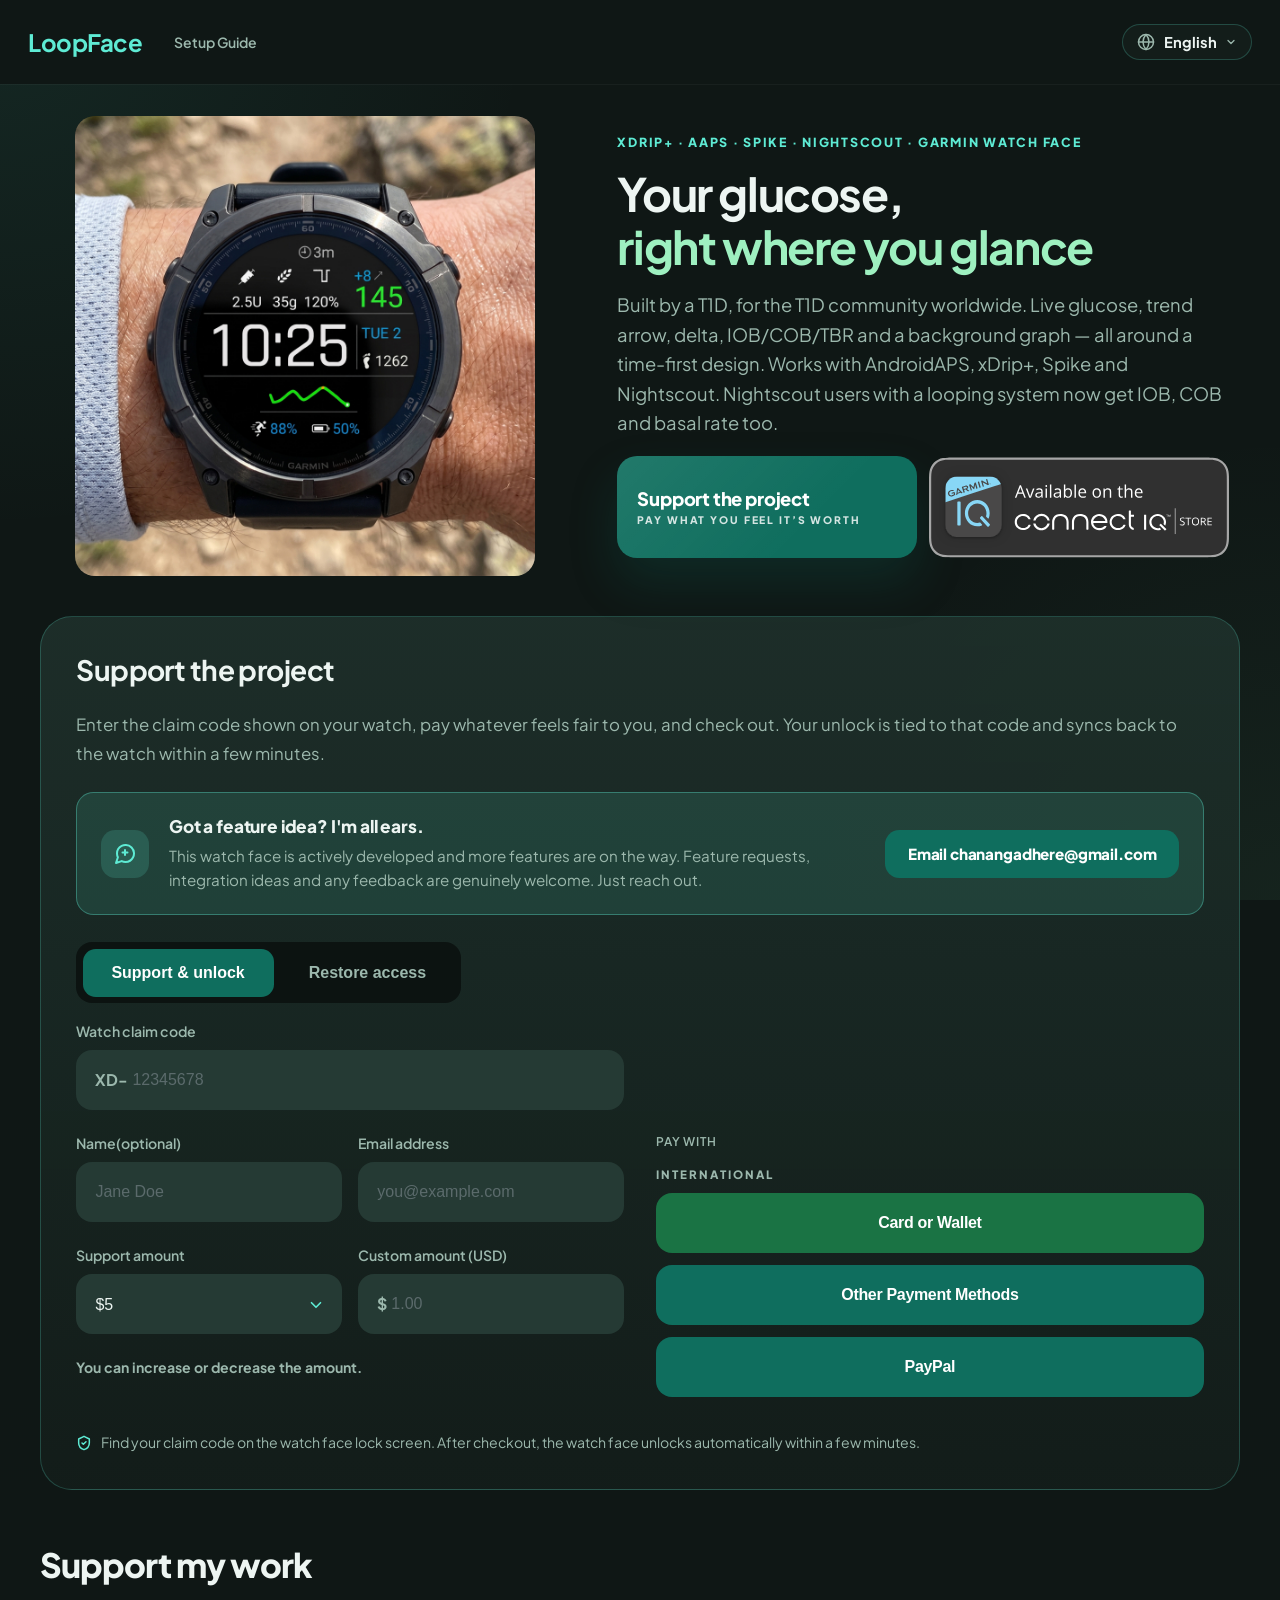
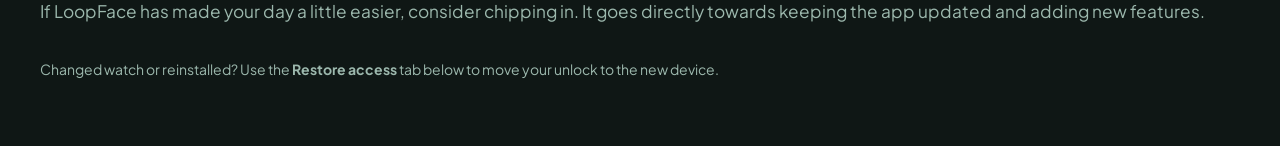
==== index.html @ 80a7ee79 "Update index.html" ====
<!doctype html>
<html lang="en">

<head>
  <meta charset="utf-8">
  <meta name="viewport" content="width=device-width, initial-scale=1">
  <title>LoopFace — XDrip+/AAPS Watch Face for Garmin</title>
  <meta name="description" content="A Garmin watch face for AndroidAPS, xDrip+, Spike and Nightscout users: live glucose, trend, IOB/COB/TBR and a background graph. Free to try for 12 hours, then support development to unlock it.">
  <meta name="theme-color" content="#0f1715">
  <link rel="icon" type="image/png" href="./assets/loopface-favicon.png">
  <link rel="apple-touch-icon" href="./assets/loopface-favicon.png">
  <link rel="canonical" href="https://loopface.app/">
  <link rel="sitemap" type="application/xml" href="/sitemap.xml">

  <!-- Open Graph -->
  <meta property="og:type" content="website">
  <meta property="og:url" content="https://loopface.app/">
  <meta property="og:site_name" content="LoopFace">
  <meta property="og:title" content="LoopFace — XDrip+/AAPS Watch Face for Garmin">
  <meta property="og:description" content="A Garmin watch face for AndroidAPS, xDrip+, Spike and Nightscout users: live glucose, trend, IOB/COB/TBR and a background graph. Free to try for 12 hours, then support development to unlock it.">
  <meta property="og:image" content="https://loopface.app/assets/hero.jpg">
  <meta property="og:image:alt" content="XDrip+/AAPS Watch Face shown on a Garmin watch">
  <meta property="og:locale" content="en_US">

  <!-- Twitter Card -->
  <meta name="twitter:card" content="summary_large_image">
  <meta name="twitter:title" content="LoopFace — XDrip+/AAPS Watch Face for Garmin">
  <meta name="twitter:description" content="A Garmin watch face for AndroidAPS, xDrip+, Spike and Nightscout users: live glucose, trend, IOB/COB/TBR and a background graph. Free to try for 12 hours, then support development to unlock it.">
  <meta name="twitter:image" content="https://loopface.app/assets/hero.jpg">
  <meta name="twitter:image:alt" content="XDrip+/AAPS Watch Face shown on a Garmin watch">

  <!-- Structured data -->
  <script type="application/ld+json">
  {
    "@context": "https://schema.org",
    "@type": "SoftwareApplication",
    "name": "XDrip+/AAPS Watch Face",
    "applicationCategory": "HealthApplication",
    "operatingSystem": "Garmin Connect IQ",
    "url": "https://loopface.app/",
    "description": "A Garmin watch face for AndroidAPS, xDrip+, Spike and Nightscout users: live glucose, trend, IOB/COB/TBR and a background graph.",
    "offers": {
      "@type": "Offer",
      "price": "1.00",
      "priceCurrency": "USD",
      "priceSpecification": {
        "@type": "PriceSpecification",
        "minPrice": "1.00",
        "maxPrice": "7.99",
        "priceCurrency": "USD"
      }
    },
    "screenshot": "https://loopface.app/assets/hero.jpg"
  }
  </script>

  <link rel="preconnect" href="https://fonts.googleapis.com">
  <link rel="preconnect" href="https://fonts.gstatic.com" crossorigin>
  <link href="https://fonts.googleapis.com/css2?family=Plus+Jakarta+Sans:wght@400;500;600;700&display=swap" rel="stylesheet">
  <link rel="stylesheet" href="./styles.css">
</head>

<body>
  <header class="topbar">
    <a href="./" class="topbar__brand notranslate" translate="no">LoopFace</a>
    <nav class="topbar__nav">
      <a href="./docs/" class="topbar__nav-link">Setup Guide</a>
    </nav>
    <div class="topbar__lang" data-lang-picker></div>
  </header>

  <main class="page-shell">
    <section class="hero">
      <div class="hero__media">
        <div class="hero__image-card">
          <img src="./assets/hero.jpg" alt="XDrip+/AAPS Watch Face shown on a Garmin watch" width="500" height="500">
        </div>
      </div>

      <div class="hero__content">
        <span class="hero__eyebrow">XDrip+ &middot; AAPS &middot; Spike &middot; Nightscout &middot; Garmin watch face</span>
        <h1 class="hero__title">
          Your glucose,
          <span>right where you glance</span>
        </h1>
        <p class="hero__copy">
          Built by a T1D, for the T1D community worldwide.           Live glucose, trend arrow, delta, IOB/COB/TBR and a background graph — all around
          a time-first design. Works with AndroidAPS, xDrip+, Spike and Nightscout.
          Nightscout users with a looping system now get IOB, COB and basal rate too.
        </p>


        <div class="price-cards">
          <a class="price-card" href="#license" aria-label="Support the project and unlock">
            <div class="price-card__body">
              <div class="price-card__pwyw">Support the project</div>
              <div class="price-card__region">Pay what you feel it&rsquo;s worth</div>
            </div>
          </a>
          <a class="price-card price-card--store" href="https://apps.garmin.com/apps/df1d472a-ffc8-4890-8820-12cee16da2db" target="_blank" rel="noreferrer" aria-label="View on Connect IQ Store">
            <img src="./assets/Connect IQ Badge-Black.svg" alt="Available on Connect IQ" class="price-card__ciq-badge">
          </a>
        </div>
      </div>
    </section>


    <section class="panel" id="license">
      <h2 class="panel__title">Support the project</h2>
      <p class="page-copy panel__intro">
        Enter the claim code shown on your watch, pay whatever feels fair to you,
        and check out. Your unlock is tied to that code and syncs back to the watch within a few
        minutes.
      </p>
      <div class="feedback-callout">
        <span class="feedback-callout__icon" aria-hidden="true">
          <svg viewBox="0 0 24 24" fill="none" stroke="currentColor" stroke-width="2" stroke-linecap="round" stroke-linejoin="round">
            <path d="M21 11.5a8.38 8.38 0 0 1-.9 3.8 8.5 8.5 0 0 1-7.6 4.7 8.38 8.38 0 0 1-3.8-.9L3 21l1.9-5.7a8.38 8.38 0 0 1-.9-3.8 8.5 8.5 0 0 1 4.7-7.6 8.38 8.38 0 0 1 3.8-.9h.5a8.48 8.48 0 0 1 8 8v.5z" />
            <path d="M12 8v5M9.5 10.5h5" />
          </svg>
        </span>
        <div class="feedback-callout__text">
          <h3 class="feedback-callout__title">Got a feature idea? I'm all ears.</h3>
          <p class="feedback-callout__copy">
            This watch face is actively developed and more features are on the way. Feature requests,
            integration ideas and any feedback are genuinely welcome. Just reach out.
          </p>
        </div>
        <a class="feedback-callout__cta" href="mailto:chanangadhere@gmail.com?subject=XDrip%2FAAPS%20Watch%20Face%20%E2%80%94%20feedback%20%26%20feature%20request">
          Email chanangadhere@gmail.com
        </a>
      </div>

      <div class="panel__tabs" role="tablist" aria-label="Support tabs">
        <button type="button" id="tab-unlock" class="panel__tab panel__tab--active" data-tab="unlock" role="tab"
          aria-controls="panel-unlock" aria-selected="true">Support &amp; unlock</button>
        <button type="button" id="tab-restore" class="panel__tab" data-tab="restore" role="tab"
          aria-controls="panel-restore" aria-selected="false">Restore access</button>
      </div>

      <section id="panel-unlock" class="panel__content panel__content--active" role="tabpanel"
        aria-labelledby="tab-unlock">
        <div class="panel__grid">
          <form id="unlock-form" class="form-grid">
            <div class="field">
              <label for="claim-code-input">Watch claim code</label>
              <div class="prefix-input">
                <span class="prefix-input__prefix" aria-hidden="true">XD-</span>
                <input id="claim-code-input" name="claim-code" type="text" required placeholder="12345678" autocomplete="off" spellcheck="false">
              </div>
            </div>
            <div class="form-row">
              <div class="field">
                <label for="unlock-name">Name <span class="field__optional">(optional)</span></label>
                <input id="unlock-name" name="name" type="text" placeholder="Jane Doe" autocomplete="name">
              </div>
              <div class="field">
                <label for="unlock-email">Email address</label>
                <input id="unlock-email" name="email" type="email" required placeholder="you@example.com">
              </div>
            </div>
            <div class="form-row">
              <div class="field">
                <label for="unlock-amount-select">Support amount</label>
                <select id="unlock-amount-select" name="amount-preset">
                  <option value="1">$1</option>
                  <option value="3">$3</option>
                  <option value="5" selected>$5</option>
                  <option value="7.5">$7.50</option>
                  <option value="10">$10</option>
                  <option value="20">$20</option>
                  <option value="custom">Custom amount&hellip;</option>
                </select>
              </div>
              <div class="field" id="unlock-amount-custom-field" hidden>
                <label for="unlock-amount-custom">Custom amount (USD)</label>
                <div class="prefix-input">
                  <span class="prefix-input__prefix" aria-hidden="true">$</span>
                  <input id="unlock-amount-custom" name="amount" type="number" inputmode="decimal" min="1" step="0.01" placeholder="1.00">
                </div>
              </div>
            </div>
            <p class="hint-copy">You can increase or decrease the amount.</p>
          </form>

          <div class="payment-stack">
            <p class="payment-method-label">Pay with</p>
            <div class="payment-group" id="payment-group-intl">
              <p class="hint-copy">International</p>
              <div class="payment-group__buttons">
                <button type="button" id="razorpay-intl-button" class="pay-button pay-button--razorpay">Card or Wallet</button>
                <button type="button" id="dodo-button" class="pay-button pay-button--dodo">Other Payment Methods</button>
                <button type="submit" form="unlock-form" class="pay-button pay-button--paypal">PayPal</button>
              </div>
            </div>
            <div class="payment-group" id="payment-group-india">
              <p class="hint-copy">India</p>
              <div class="payment-group__buttons">
                <button type="button" id="razorpay-inr-button" class="pay-button pay-button--razorpay">Pay with Razorpay</button>
              </div>
            </div>
          </div>

          <p class="guarantee-note panel__note">
            <svg viewBox="0 0 24 24" fill="none" stroke="currentColor" stroke-width="2.2"
              stroke-linecap="round" stroke-linejoin="round" aria-hidden="true">
              <path d="M12 2L4 6v6c0 5 3.5 8.5 8 10 4.5-1.5 8-5 8-10V6l-8-4z" />
              <path d="M9 12l2 2 4-4" />
            </svg>
            <span>Find your claim code on the watch face lock screen. After checkout, the watch face unlocks
              automatically within a few minutes.</span>
          </p>

          <p id="unlock-status" class="helper-note panel__note"></p>
        </div>
      </section>

      <section id="panel-restore" class="panel__content" role="tabpanel" aria-labelledby="tab-restore" hidden>
        <div class="panel__grid">
          <form id="restore-form" class="form-grid">
            <div class="field">
              <label for="restore-claim-code-input">Watch claim code</label>
              <div class="prefix-input">
                <span class="prefix-input__prefix" aria-hidden="true">XD-</span>
                <input id="restore-claim-code-input" name="restore-claim-code" type="text" required placeholder="12345678" autocomplete="off" spellcheck="false">
              </div>
            </div>
            <div class="field">
              <label for="restore-email">Email address</label>
              <input id="restore-email" name="email" type="email" required placeholder="original-email@example.com">
            </div>
          </form>

          <div class="payment-stack payment-stack--restore">
            <div class="payment-option payment-option--restore">
              <p class="hint-copy">Use the same email you used when you first supported the project.</p>
              <button type="submit" form="restore-form" class="pay-button pay-button--restore">Restore unlock</button>
            </div>
            <div class="payment-option payment-option--ghost" aria-hidden="true"></div>
          </div>

          <p id="restore-status" class="helper-note panel__note">After restoring, return to the watch face and give it a few minutes to refresh automatically.</p>
        </div>
      </section>
    </section>
    <section class="support-why" aria-labelledby="why-title">
      <div class="section-head">
        <h2 class="section-title" id="why-title">Support my work</h2>
        <p class="section-lede">
          If LoopFace has made your day a little easier, consider chipping in. It goes directly towards keeping the app updated and adding new features.
        </p>
      </div>
      <p class="section-lede" style="margin-top:1rem;font-size:.875rem">Changed watch or reinstalled? Use the <strong>Restore access</strong> tab below to move your unlock to the new device.</p>
    </section>
  </main>

  <script src="./app.js"></script>
  <script src="./i18n.js"></script>
  <script>
    const CLAIM_PREFIX = "XD-";
    const tabButtons = Array.from(document.querySelectorAll(".panel__tab"));
    const tabPanels = {
      unlock: document.getElementById("panel-unlock"),
      restore: document.getElementById("panel-restore")
    };
    const unlockStatus = document.getElementById("unlock-status");
    const restoreStatus = document.getElementById("restore-status");
    const claimCodeInput = document.getElementById("claim-code-input");
    const restoreClaimCodeInput = document.getElementById("restore-claim-code-input");
    const rawCode = query("code").trim().toUpperCase();
    const initialClaimCode = stripClaimPrefix(rawCode);
    const initialTab = query("tab") === "restore" ? "restore" : "unlock";

    claimCodeInput.value = initialClaimCode;
    restoreClaimCodeInput.value = initialClaimCode;
    activateTab(initialTab, false);

    function stripClaimPrefix(value) {
      var suffix = value.trim().toUpperCase();
      if (suffix.startsWith("XD-")) { suffix = suffix.slice(3); }
      else if (suffix.startsWith("RZ-")) { suffix = suffix.slice(3); }
      return suffix;
    }

    function formatClaimCode(suffix) {
      return suffix ? CLAIM_PREFIX + suffix.trim().toUpperCase() : "";
    }

    function setPanelStatus(node, message, kind) {
      node.textContent = message;
      node.className = kind ? `helper-note helper-note--${kind}` : "helper-note";
    }

    function syncClaimCode(value) {
      const suffix = stripClaimPrefix(value);
      claimCodeInput.value = suffix;
      restoreClaimCodeInput.value = suffix;
    }

    function activateTab(name, pushState = true) {
      tabButtons.forEach((button) => {
        const active = button.dataset.tab === name;
        button.classList.toggle("panel__tab--active", active);
        button.setAttribute("aria-selected", active ? "true" : "false");
      });
      Object.entries(tabPanels).forEach(([panelName, panel]) => {
        const active = panelName === name;
        panel.classList.toggle("panel__content--active", active);
        panel.hidden = !active;
      });
      if (pushState) {
        const params = new URLSearchParams(window.location.search);
        params.set("tab", name);
        window.history.replaceState({}, "", `${window.location.pathname}?${params.toString()}`);
      }
    }

    tabButtons.forEach((button) => {
      button.addEventListener("click", () => activateTab(button.dataset.tab));
    });
    claimCodeInput.addEventListener("input", () => syncClaimCode(claimCodeInput.value));
    restoreClaimCodeInput.addEventListener("input", () => syncClaimCode(restoreClaimCodeInput.value));

    const MIN_AMOUNT_USD = 1;
    const amountSelect = document.getElementById("unlock-amount-select");
    const amountCustomField = document.getElementById("unlock-amount-custom-field");
    const amountCustomInput = document.getElementById("unlock-amount-custom");

    function isCustomAmount() {
      return amountSelect.value === "custom";
    }

    function resolveAmount() {
      if (isCustomAmount()) {
        return Number.parseFloat(amountCustomInput.value);
      }
      return Number.parseFloat(amountSelect.value);
    }

    amountSelect.addEventListener("change", () => {
      const custom = isCustomAmount();
      amountCustomField.hidden = !custom;
      if (custom) {
        amountCustomInput.focus();
      }
    });

    async function beginCheckout(provider, currency) {
      const suffix = claimCodeInput.value.trim().toUpperCase();
      const claimCode = formatClaimCode(suffix);
      const name = document.getElementById("unlock-name").value.trim();
      const email = document.getElementById("unlock-email").value.trim();
      const amount = resolveAmount();
      if (!claimCode) {
        setPanelStatus(unlockStatus, "Enter the claim code shown on your watch.", "warn");
        return;
      }
      if (!email) {
        setPanelStatus(unlockStatus, "Enter your email first.", "warn");
        return;
      }
      if (!Number.isFinite(amount) || amount < MIN_AMOUNT_USD) {
        setPanelStatus(unlockStatus, `Enter an amount of at least $${MIN_AMOUNT_USD.toFixed(2)}.`, "warn");
        return;
      }
      const payload = { claimCode, email, name, amount: amount.toFixed(2) };

      try {
        if (provider === "paypal") {
          setPanelStatus(unlockStatus, "Creating PayPal checkout\u2026");
          const data = await postJson("/api/paypal/create-order", payload);
          if (data && data.approveUrl) {
            window.location.href = data.approveUrl;
            return;
          }
        } else if (provider === "razorpay") {
          setPanelStatus(unlockStatus, "Creating Razorpay checkout\u2026");
          const data = await postJson("/api/razorpay/create-link", { claimCode, email, name, amount: amount.toFixed(2), currency: currency || "USD" });
          if (data && data.shortUrl) {
            window.location.href = data.shortUrl;
            return;
          }
        } else {
          setPanelStatus(unlockStatus, "Creating Dodo Payments checkout\u2026");
          const data = await postJson("/api/dodo/create-checkout", payload);
          if (data && data.checkoutUrl) {
            window.location.href = data.checkoutUrl;
            return;
          }
        }
        setPanelStatus(unlockStatus, "Checkout link was not returned by the server.", "warn");
      } catch (error) {
        setPanelStatus(unlockStatus, error.message, "warn");
      }
    }

    // Geo-detection: show India group for IST users, international group for everyone else
    const isIndia = (function() {
      try {
        const tz = Intl.DateTimeFormat().resolvedOptions().timeZone;
        return tz === "Asia/Kolkata" || tz === "Asia/Calcutta";
      } catch (e) {
        return false;
      }
    })();

    if (!isIndia) {
      document.getElementById("payment-group-india").style.display = "none";
    } else {
      document.getElementById("payment-group-intl").style.display = "none";
    }

    document.getElementById("unlock-form").addEventListener("submit", async (event) => {
      event.preventDefault();
      await beginCheckout("paypal");
    });
    document.getElementById("razorpay-intl-button").addEventListener("click", async () => {
      await beginCheckout("razorpay", "USD");
    });
    document.getElementById("razorpay-inr-button").addEventListener("click", async () => {
      await beginCheckout("razorpay", "INR");
    });
    document.getElementById("dodo-button").addEventListener("click", async () => {
      await beginCheckout("dodo");
    });

    document.getElementById("restore-form").addEventListener("submit", async (event) => {
      event.preventDefault();
      const email = document.getElementById("restore-email").value.trim();
      const restoreSuffix = restoreClaimCodeInput.value.trim().toUpperCase();
      const claimCode = formatClaimCode(restoreSuffix);
      if (!claimCode) {
        setPanelStatus(restoreStatus, "Enter the claim code shown on your watch.", "warn");
        return;
      }
      if (!email) {
        setPanelStatus(restoreStatus, "Enter the email you used when you first supported the project.", "warn");
        return;
      }
      setPanelStatus(restoreStatus, "Checking your support\u2026");
      try {
        const requestData = await postJson("/api/restore/request", { claimCode, email });
        if (!requestData.canRestore) {
          setPanelStatus(restoreStatus, "We couldn't find a previous unlock for that email.", "warn");
          return;
        }
        const data = await postJson("/api/restore/complete", { claimCode, email });
        setPanelStatus(restoreStatus, data.message || "Restored. The watch face will refresh shortly.", "ok");
      } catch (error) {
        setPanelStatus(restoreStatus, error.message, "warn");
      }
    });
  </script>
</body>

</html>
---- styles.css ----
:root {
    color-scheme: dark;
    /* Surfaces */
    --bg: #0f1715;
    --surface-lowest: #0c1311;
    --surface-low: #131d1a;
    --surface: #182622;
    --surface-high: #1e302b;
    --surface-highest: #253a34;

    /* Text on dark surfaces — all meet WCAG AA 4.5:1 on --bg / --surface-* */
    --ink: #edf5f2;
    --muted: #9cb8ad;

    /* Accent colors — use ONLY on dark backgrounds, never on teal/green fills */
    --accent: #5eebd4;
    --accent-green: #9ef0c0;

    /* Filled teal surfaces (buttons, price card, active tab) */
    --primary-strong: #0f6e5e;
    --on-primary: #ffffff;
    --on-primary-muted: rgba(255, 255, 255, 0.82);

    /* Filled green surfaces (secondary button) */
    --secondary-strong: #1a7344;
    --on-secondary: #ffffff;

    /* Decorative / borders — not for text-on-text pairings */
    --primary: #4dd4b8;
    --primary-soft-bg: rgba(77, 212, 184, 0.14);
    --outline: rgba(94, 235, 212, 0.22);

    /* Status — tuned for dark backgrounds */
    --ok: #9ef0c0;
    --warn: #f5c842;
    --alert: #f09090;

    /* Legacy aliases kept for unused FAQ/manual rules */
    --primary-ink: var(--on-primary);
    --secondary: var(--accent-green);
    --secondary-ink: var(--on-secondary);

    --body-font: "Plus Jakarta Sans", system-ui, -apple-system, BlinkMacSystemFont, "Segoe UI", sans-serif;
}

* {
    box-sizing: border-box;
}

html,
body {
    margin: 0;
    min-height: 100%;
}

body {
    font-family: var(--body-font);
    background-color: var(--bg);
    background-image:
        radial-gradient(circle at top left, rgba(77, 212, 184, 0.09), transparent 34%),
        radial-gradient(circle at bottom right, rgba(125, 232, 168, 0.06), transparent 30%);
    background-attachment: fixed;
    color: var(--ink);
}

a {
    color: inherit;
    text-decoration: none;
}

img {
    max-width: 100%;
    display: block;
}

.topbar {
    position: sticky;
    top: 0;
    z-index: 10;
    display: flex;
    align-items: center;
    gap: 2rem;
    padding: 1.5rem 1.75rem;
    background: var(--bg);
    box-shadow: 0 1px 0 rgba(255, 255, 255, 0.04);
}

.topbar__brand {
    font-size: 1.5rem;
    font-weight: 700;
    letter-spacing: -0.02em;
    color: var(--accent);
}

.topbar__nav {
    display: flex;
    gap: 1.5rem;
}

.topbar__nav-link {
    font-size: .875rem;
    font-weight: 600;
    color: var(--muted);
    transition: color .15s;
}
.topbar__nav-link:hover,
.topbar__nav-link--active {
    color: var(--ink);
}

.topbar__lang {
    margin-left: auto;
    position: relative;
}

.lang-button {
    display: inline-flex;
    align-items: center;
    gap: 0.55rem;
    padding: 0.5rem 0.85rem;
    border: 1px solid var(--outline);
    border-radius: 999px;
    background: var(--surface-low);
    color: var(--ink);
    font-family: inherit;
    font-size: 0.92rem;
    font-weight: 700;
    line-height: 1;
    cursor: pointer;
    transition: border-color 160ms ease, background 160ms ease, color 160ms ease;
}

.lang-button:hover {
    border-color: var(--accent);
    color: var(--accent);
}

.lang-button__icon {
    color: var(--muted);
    flex-shrink: 0;
}

.lang-button:hover .lang-button__icon {
    color: var(--accent);
}

.lang-button__chevron {
    color: var(--muted);
    flex-shrink: 0;
    transition: transform 160ms ease;
}

.lang-button[aria-expanded="true"] .lang-button__chevron {
    transform: rotate(180deg);
}

.lang-panel {
    position: absolute;
    top: calc(100% + 0.6rem);
    right: 0;
    z-index: 30;
    display: flex;
    flex-wrap: wrap;
    gap: 0.45rem;
    min-width: 360px;
    max-width: min(560px, calc(100vw - 2rem));
    padding: 0.75rem;
    border: 1px solid var(--outline);
    border-radius: 1rem;
    background: var(--surface);
    box-shadow: 0 24px 48px rgba(0, 0, 0, 0.45);
}

.lang-panel[hidden] {
    display: none;
}

.lang-pill {
    border: 1px solid transparent;
    border-radius: 0.65rem;
    padding: 0.55rem 0.95rem;
    background: var(--surface-high);
    color: var(--ink);
    font-family: inherit;
    font-size: 0.88rem;
    font-weight: 600;
    line-height: 1;
    white-space: nowrap;
    cursor: pointer;
    transition: background 160ms ease, color 160ms ease, border-color 160ms ease;
}

.lang-pill:hover {
    background: var(--surface-highest);
    border-color: var(--accent);
}

.lang-pill--active {
    background: var(--primary-strong);
    color: var(--on-primary);
    border-color: var(--primary-strong);
}

/* Hide Google Translate's injected UI; we drive it from our own picker */
#google_translate_element,
.skiptranslate iframe,
.goog-te-banner-frame,
.goog-te-gadget,
.goog-tooltip,
.goog-tooltip:hover,
.goog-text-highlight {
    display: none !important;
    visibility: hidden !important;
}

/* Google Translate sets body { position: relative; top: 40px; } via inline
   styles to make room for its (now hidden) banner. Override both so the
   document doesn't get pushed down or shift its painting origin. */
body.translated-ltr,
body.translated-rtl,
body[style*="top:"] {
    position: static !important;
    top: 0 !important;
}

font[style*="background-color"] {
    background-color: transparent !important;
    box-shadow: none !important;
}

.topbar__tab {
    display: inline-flex;
    align-items: center;
    padding-bottom: 0.35rem;
    border-bottom: 2px solid var(--accent);
    color: var(--accent);
    font-weight: 700;
    font-size: 1.05rem;
    transition: color 160ms ease, opacity 160ms ease;
}

.topbar__tab--dim {
    border-bottom-color: transparent;
    color: var(--muted);
}

.topbar__tab--dim:hover {
    color: var(--ink);
    opacity: 1;
}

/* ── FAQ ──────────────────────────────────────────── */

.faq-section {
    margin-bottom: 2.5rem;
}

.faq-section__heading {
    margin: 0 0 1rem;
    font-size: 0.72rem;
    font-weight: 800;
    letter-spacing: 0.18em;
    text-transform: uppercase;
    color: var(--secondary);
}

.faq-item {
    border-bottom: 1px solid var(--outline);
}

.faq-item:first-of-type {
    border-top: 1px solid var(--outline);
}

.faq-item summary {
    list-style: none;
    display: flex;
    align-items: center;
    justify-content: space-between;
    gap: 1rem;
    padding: 1.2rem 0;
    font-size: 1.05rem;
    font-weight: 700;
    cursor: pointer;
    color: var(--ink);
    user-select: none;
}

.faq-item summary::-webkit-details-marker {
    display: none;
}

.faq-item summary::after {
    content: "+";
    flex-shrink: 0;
    font-size: 1.4rem;
    font-weight: 400;
    color: var(--muted);
    line-height: 1;
    transition: transform 200ms ease;
}

.faq-item[open] summary::after {
    transform: rotate(45deg);
}

.faq-item__body {
    padding: 0 0 1.4rem;
    color: var(--muted);
    font-size: 1rem;
    line-height: 1.7;
}

.faq-item__body p {
    margin: 0 0 0.75rem;
}

.faq-item__body p:last-child {
    margin-bottom: 0;
}

.faq-item__body ol,
.faq-item__body ul {
    margin: 0.5rem 0 0;
    padding-left: 1.4rem;
}

.faq-item__body li {
    margin-bottom: 0.4rem;
}

.faq-item__body a {
    color: var(--primary);
    text-decoration: underline;
    text-underline-offset: 3px;
}

.faq-item__body code {
    background: var(--surface-high);
    border-radius: 0.4rem;
    padding: 0.15em 0.45em;
    font-size: 0.9em;
    color: var(--secondary);
}

.page-shell {
    width: min(1200px, calc(100% - 3rem));
    margin: 0 auto;
    padding: 2rem 0 4rem;
}

.hero {
    display: grid;
    grid-template-columns: minmax(300px, 0.85fr) minmax(360px, 1fr);
    gap: 3rem;
    align-items: stretch;
    margin-bottom: 2.5rem;
}

.hero__media {
    display: flex;
    justify-content: center;
    align-items: stretch;
}

.hero__image-card {
    width: 100%;
    max-width: 460px;
    min-height: 26rem;
    background: var(--surface-low);
    border-radius: 1.25rem;
    overflow: hidden;
    position: relative;
    isolation: isolate;
}

.hero__image-card::before {
    content: "";
    position: absolute;
    inset: 0;
    background: radial-gradient(circle at center, rgba(77, 212, 184, 0.12), transparent 70%);
    z-index: 0;
    pointer-events: none;
}

.hero__image-card img {
    position: relative;
    z-index: 1;
    width: 100%;
    height: 100%;
    object-fit: cover;
    object-position: center;
}

.hero__content {
    display: flex;
    flex-direction: column;
    justify-content: center;
    gap: 1.15rem;
    padding: 0;
}

.hero__badge {
    display: inline-flex;
    width: fit-content;
    padding: 0.4rem 0.85rem;
    border-radius: 999px;
    background: var(--primary-soft-bg);
    border: 1px solid rgba(94, 235, 212, 0.35);
    color: var(--accent);
    font-size: 0.78rem;
    font-weight: 600;
    letter-spacing: 0.06em;
    text-transform: none;
    margin-bottom: -0.4rem;
}

.hero__title {
    margin: 0;
    font-size: clamp(2.1rem, 3.6vw, 3rem);
    line-height: 1.1;
    letter-spacing: -0.03em;
    font-weight: 700;
    text-transform: none;
}

.hero__title span {
    display: block;
    margin-top: 0.15rem;
}

.hero__title span {
    color: var(--accent-green);
}

.hero__copy {
    margin: 0;
    max-width: 38rem;
    color: var(--muted);
    font-size: 1.15rem;
    line-height: 1.6;
}

.connect-iq-badge {
    display: inline-flex;
    width: fit-content;
    transition: opacity 160ms ease;
}

.connect-iq-badge--in-card {
    flex-shrink: 0;
}

.connect-iq-badge:hover {
    opacity: 0.88;
}

.connect-iq-badge:focus-visible {
    outline: 2px solid var(--on-primary);
    outline-offset: 3px;
    border-radius: 0.35rem;
}

.connect-iq-badge img {
    display: block;
    height: 36px;
    width: auto;
}

.price-cards {
    display: flex;
    gap: 0.75rem;
    align-items: stretch;
    width: fit-content;
}

.price-cards > * {
    flex: 0 0 auto;
}

.price-card {
    display: flex;
    flex-direction: column;
    flex: 0 0 auto;
    width: 300px;
    gap: 0;
    padding: 1.1rem 1.25rem;
    border-radius: 1.25rem;
    background:
        linear-gradient(135deg, rgba(255, 255, 255, 0.08), transparent 65%),
        var(--primary-strong);
    color: var(--on-primary);
    box-shadow: 0 24px 48px rgba(15, 110, 94, 0.22);
    cursor: pointer;
    text-decoration: none;
    transition: transform 180ms ease, box-shadow 180ms ease, filter 180ms ease;
}

.price-card:hover {
    transform: translateY(-2px);
    filter: brightness(1.03);
    box-shadow: 0 28px 56px rgba(15, 110, 94, 0.3);
}

.price-card:focus-visible {
    outline: 2px solid var(--on-primary);
    outline-offset: 3px;
}

.price-card__top {
    display: flex;
    align-items: flex-start;
    justify-content: space-between;
    gap: 1rem;
}

.price-card__body {
    min-width: 0;
    width: 100%;
    display: flex;
    flex-direction: column;
    justify-content: center;
    flex: 1;
}

.price-card--store .price-card__body {
    display: flex;
    flex-direction: column;
}

.price-card__eyebrow {
    display: block;
    margin: 0;
    font-size: 0.82rem;
    font-weight: 600;
    letter-spacing: 0;
    text-transform: none;
    color: var(--on-primary-muted);
    line-height: 1.4;
    padding-top: 0.15rem;
}

.price-card__amount {
    font-size: 3.1rem;
    font-weight: 900;
    line-height: 1;
    letter-spacing: -0.06em;
    white-space: nowrap;
}

.price-card__pwyw {
    font-size: 1.15rem;
    font-weight: 800;
    line-height: 1.2;
    letter-spacing: -0.01em;
}

.price-card--store {
    background: none;
    box-shadow: none;
    border: none;
    padding: 0;
    justify-content: center;
    align-items: center;
}

.price-card--store:hover {
    transform: translateY(-2px);
    filter: brightness(1.1);
}

.price-card__store-icon {
    margin-bottom: 0.5rem;
    color: var(--on-primary-muted);
}

.price-card__ciq-badge {
    width: 100%;
    height: 100%;
    object-fit: contain;
    display: block;
}

.price-card__store-tag {
    display: inline-flex;
    align-items: center;
    gap: 0.3rem;
    margin-top: 1rem;
    padding: 0.25rem 0.6rem;
    border-radius: 999px;
    background: rgba(255, 255, 255, 0.12);
    font-size: 0.68rem;
    font-weight: 700;
    letter-spacing: 0.04em;
    text-transform: uppercase;
    color: var(--on-primary-muted);
}

.price-card__region {
    margin-top: 0.2rem;
    font-size: 0.65rem;
    font-weight: 800;
    letter-spacing: 0.18em;
    text-transform: uppercase;
    color: var(--on-primary-muted);
}

.price-amounts {
    display: flex;
    align-items: center;
    gap: 1.4rem;
}

.price-block {
    display: flex;
    flex-direction: column;
}

.price-divider {
    width: 1px;
    height: 2.8rem;
    background: rgba(255, 255, 255, 0.22);
    flex-shrink: 0;
}

.price-card__amount--inr {
    color: inherit;
    font-size: 2.6rem;
}

.price-card__region--inr {
    color: var(--on-primary-muted);
}

.price-card__copy {
    margin: 0.45rem 0 0;
    font-size: 0.78rem;
    font-weight: 600;
    letter-spacing: 0.02em;
    color: var(--on-primary-muted);
    text-transform: uppercase;
}

.guarantee-note {
    display: flex;
    align-items: flex-start;
    gap: 0.55rem;
    margin: 0;
    color: var(--muted);
    font-size: 0.88rem;
    line-height: 1.55;
}

.guarantee-note svg {
    width: 1rem;
    height: 1rem;
    flex-shrink: 0;
    margin-top: 0.18rem;
    color: var(--accent);
}

.guarantee-note a {
    color: var(--accent);
    text-decoration: underline;
    text-underline-offset: 3px;
}

/* ── Hero eyebrow, CTA & trust chips ──────────────── */

.hero__eyebrow {
    display: inline-flex;
    width: fit-content;
    font-size: 0.78rem;
    font-weight: 800;
    letter-spacing: 0.14em;
    text-transform: uppercase;
    color: var(--accent);
}

.hero__cta {
    display: flex;
    flex-wrap: wrap;
    gap: 0.85rem;
}

.btn {
    display: inline-flex;
    align-items: center;
    justify-content: center;
    min-height: 3.4rem;
    padding: 0 1.7rem;
    border: 1px solid transparent;
    border-radius: 1rem;
    font-family: inherit;
    font-size: 1rem;
    font-weight: 800;
    letter-spacing: -0.02em;
    cursor: pointer;
    transition: transform 160ms ease, filter 160ms ease, border-color 160ms ease, background 160ms ease, color 160ms ease;
}

.btn--primary {
    background: var(--primary-strong);
    color: var(--on-primary);
    box-shadow: 0 16px 32px rgba(15, 110, 94, 0.28);
}

.btn--primary:hover {
    filter: brightness(1.05);
}

.btn--ghost {
    background: var(--surface-high);
    color: var(--ink);
    border-color: var(--outline);
}

.btn--ghost:hover {
    border-color: var(--accent);
    color: var(--accent);
}

.btn:active {
    transform: scale(0.99);
}

.hero__trust {
    display: flex;
    flex-wrap: wrap;
    gap: 0.6rem;
    margin: 0;
    padding: 0;
    list-style: none;
}

.hero__trust li {
    display: inline-flex;
    align-items: center;
    gap: 0.45rem;
    padding: 0.45rem 0.85rem;
    border-radius: 999px;
    background: var(--surface-low);
    border: 1px solid var(--outline);
    color: var(--muted);
    font-size: 0.85rem;
    font-weight: 600;
}

.hero__trust li::before {
    content: "✓";
    color: var(--accent);
    font-weight: 800;
}

/* ── Shared section headers ───────────────────────── */

.section-head {
    max-width: 46rem;
    margin: 0 0 2rem;
}

.section-eyebrow {
    display: block;
    margin-bottom: 0.7rem;
    font-size: 0.72rem;
    font-weight: 800;
    letter-spacing: 0.18em;
    text-transform: uppercase;
    color: var(--accent);
}

.section-title {
    margin: 0 0 0.85rem;
    font-size: clamp(1.6rem, 3.2vw, 2.1rem);
    font-weight: 800;
    letter-spacing: -0.03em;
    line-height: 1.12;
    color: var(--ink);
}

.section-lede {
    margin: 0;
    color: var(--muted);
    font-size: 1.08rem;
    line-height: 1.7;
}

/* ── How it works (steps) ─────────────────────────── */

.steps {
    margin: 3.5rem 0;
}

.steps__list {
    display: grid;
    grid-template-columns: repeat(3, 1fr);
    gap: 1.25rem;
    margin: 0;
    padding: 0;
    list-style: none;
    counter-reset: none;
}

.step {
    position: relative;
    display: flex;
    flex-direction: column;
    gap: 0.7rem;
    padding: 1.7rem 1.7rem 1.8rem;
    background: var(--surface-low);
    border: 1px solid var(--outline);
    border-radius: 1.25rem;
}

.step__num {
    display: inline-flex;
    align-items: center;
    justify-content: center;
    width: 2.4rem;
    height: 2.4rem;
    border-radius: 50%;
    background: var(--primary-soft-bg);
    color: var(--accent);
    font-size: 1.05rem;
    font-weight: 900;
    line-height: 1;
}

.step__title {
    margin: 0;
    font-size: 1.15rem;
    font-weight: 800;
    letter-spacing: -0.01em;
    color: var(--ink);
}

.step__copy {
    margin: 0;
    color: var(--muted);
    font-size: 0.98rem;
    line-height: 1.65;
}

/* ── Why support (value grid) ─────────────────────── */

.support-why {
    margin: 3.5rem 0 0;
}
.support-why .section-head {
    max-width: none;
}

.value-grid {
    display: grid;
    grid-template-columns: repeat(2, 1fr);
    gap: 1.25rem;
    margin: 0;
    padding: 0;
    list-style: none;
}

.value-card {
    padding: 1.6rem 1.7rem;
    background: var(--surface-low);
    border: 1px solid var(--outline);
    border-radius: 1.25rem;
}

.value-card__title {
    margin: 0 0 0.5rem;
    font-size: 1.1rem;
    font-weight: 800;
    letter-spacing: -0.01em;
    color: var(--ink);
}

.value-card__copy {
    margin: 0;
    color: var(--muted);
    font-size: 0.98rem;
    line-height: 1.65;
}

.value-card__copy strong {
    color: var(--ink);
    font-weight: 700;
}

@media (max-width: 860px) {
    .steps__list {
        grid-template-columns: 1fr;
    }

    .value-grid {
        grid-template-columns: 1fr;
    }
}


.panel {
    background: linear-gradient(180deg, rgba(30, 48, 43, 0.92), rgba(19, 29, 26, 0.98));
    border-radius: 2rem;
    padding: 2.2rem;
    border: 1px solid var(--outline);
}

.panel--narrow {
    max-width: 48rem;
}

.panel__title {
    margin: 0 0 1.5rem;
    font-size: 1.75rem;
    font-weight: 700;
    letter-spacing: -0.02em;
    text-transform: none;
}

.page-copy.panel__intro {
    width: 100%;
    max-width: none;
    margin-bottom: 1.5rem;
}

.helper-note.panel__contact {
    width: 100%;
    max-width: none;
    margin: -0.15rem 0 1.7rem;
    color: var(--muted);
    font-size: 0.95rem;
    line-height: 1.65;
}

.panel__contact a {
    color: var(--accent);
    text-decoration: underline;
    text-underline-offset: 3px;
}

/* ── Feedback / feature-request callout ───────────── */

.feedback-callout {
    display: flex;
    align-items: center;
    gap: 1.25rem;
    margin: 0 0 1.7rem;
    padding: 1.35rem 1.5rem;
    border-radius: 1.1rem;
    background: var(--primary-soft-bg);
    border: 1px solid rgba(94, 235, 212, 0.35);
}

/* Standalone (e.g. success page): needs breathing room from the element above. */
.feedback-callout--standalone {
    margin: 2.25rem 0 0;
}

.feedback-callout__icon {
    display: inline-flex;
    align-items: center;
    justify-content: center;
    flex-shrink: 0;
    width: 3rem;
    height: 3rem;
    border-radius: 0.9rem;
    background: rgba(94, 235, 212, 0.16);
    color: var(--accent);
}

.feedback-callout__icon svg {
    width: 1.5rem;
    height: 1.5rem;
}

.feedback-callout__text {
    flex: 1 1 auto;
    min-width: 0;
}

.feedback-callout__title {
    margin: 0 0 0.4rem;
    font-size: 1.08rem;
    font-weight: 800;
    letter-spacing: -0.01em;
    line-height: 1.3;
    color: var(--ink);
}

.feedback-callout__copy {
    margin: 0;
    color: var(--muted);
    font-size: 0.95rem;
    line-height: 1.6;
}

.feedback-callout__cta {
    flex-shrink: 0;
    display: inline-flex;
    align-items: center;
    justify-content: center;
    min-height: 3rem;
    padding: 0 1.4rem;
    border-radius: 0.9rem;
    background: var(--primary-strong);
    color: var(--on-primary);
    font-size: 0.95rem;
    font-weight: 800;
    letter-spacing: -0.01em;
    white-space: nowrap;
    transition: filter 160ms ease, transform 160ms ease;
}

.feedback-callout__cta:hover {
    filter: brightness(1.05);
}

.feedback-callout__cta:active {
    transform: scale(0.99);
}

@media (max-width: 640px) {
    .feedback-callout {
        flex-direction: column;
        align-items: flex-start;
        gap: 0.9rem;
    }

    .feedback-callout__cta {
        width: 100%;
    }
}

.panel__tabs {
    display: flex;
    gap: 0.4rem;
    width: fit-content;
    max-width: 100%;
    padding: 0.4rem;
    margin-bottom: 1.15rem;
    border-radius: 1rem;
    background: var(--surface-lowest);
}

.panel__tab {
    border: 0;
    border-radius: 0.8rem;
    padding: 0.95rem 1.8rem;
    background: transparent;
    color: var(--muted);
    font-size: 1rem;
    font-weight: 800;
    cursor: pointer;
}

.panel__tab--active {
    background: var(--primary-strong);
    color: var(--on-primary);
}

.panel__content {
    display: none;
    min-height: 22rem;
}

.panel__content--active {
    display: block;
}

.panel__grid {
    display: grid;
    grid-template-columns: minmax(300px, 1fr) minmax(320px, 1fr);
    gap: 2rem;
    align-items: start;
}

.panel__note {
    grid-column: 1 / -1;
    margin-top: 0.15rem;
}

.form-grid {
    display: grid;
    gap: 1.45rem;
    align-content: start;
}

.form-row {
    display: grid;
    grid-template-columns: 1fr 1fr;
    gap: 1rem;
}

.payment-stack {
    display: grid;
    gap: 1.75rem;
    align-content: start;
    /* Drop the buttons to line up with the Name/Email row:
       label 1.2 + field gap 0.6 + input 3.75 + form-grid gap 1.45 */
    padding-top: 7rem;
}

.payment-method-label {
    margin: 0 0 -.75rem;
    font-size: .75rem;
    font-weight: 600;
    text-transform: uppercase;
    letter-spacing: .07em;
    color: var(--muted);
}

.payment-option--ghost {
    display: none;
}

.field {
    display: grid;
    gap: 0.6rem;
    align-content: start;
}

.field label {
    font-size: 0.88rem;
    font-weight: 600;
    letter-spacing: 0;
    text-transform: none;
    color: var(--muted);
    min-height: 1.2rem;
    display: flex;
    align-items: center;
}

.field input,
.field select {
    width: 100%;
    border: 0;
    border-radius: 1rem;
    min-height: 3.75rem;
    padding: 0.85rem 1.2rem;
    background: var(--surface-highest);
    color: var(--ink);
    font-size: 1rem;
    outline: none;
}

.field select {
    appearance: none;
    -webkit-appearance: none;
    cursor: pointer;
    padding-right: 2.8rem;
    background-image: url("data:image/svg+xml;utf8,<svg xmlns='http://www.w3.org/2000/svg' viewBox='0 0 24 24' fill='none' stroke='%235eebd4' stroke-width='2.2' stroke-linecap='round' stroke-linejoin='round'><path d='M6 9l6 6 6-6'/></svg>");
    background-repeat: no-repeat;
    background-position: right 1.1rem center;
    background-size: 1.1rem;
}

.field input::placeholder {
    color: rgba(193, 198, 212, 0.35);
}

.field input:focus,
.field select:focus {
    box-shadow: 0 0 0 2px rgba(94, 235, 212, 0.40);
}

.hint-copy {
    margin: 0;
    color: var(--muted);
    font-size: 0.88rem;
    font-weight: 700;
    display: flex;
    align-items: center;
}

.payment-option {
    display: grid;
    grid-template-rows: 1.2rem minmax(3.75rem, auto);
    gap: 0.6rem;
    align-content: start;
}

.pay-button {
    display: grid;
    place-items: center;
    border: 0;
    border-radius: 1rem;
    height: 3.75rem;
    width: 100%;
    padding: 0 1.4rem;
    font-size: 1rem;
    font-weight: 900;
    line-height: 1;
    letter-spacing: -0.02em;
    cursor: pointer;
    transition: transform 160ms ease, filter 160ms ease;
}

.pay-button:hover {
    filter: brightness(1.04);
}

.pay-button:active {
    transform: scale(0.99);
}

.payment-group {
    display: grid;
    gap: 0.6rem;
    align-content: start;
}

.payment-group > .hint-copy {
    font-size: 0.72rem;
    font-weight: 800;
    letter-spacing: 0.18em;
    text-transform: uppercase;
    color: var(--muted);
    min-height: 1.2rem;
}

.payment-group > .hint-copy::after {
    content: "";
}

.payment-group__buttons {
    display: grid;
    grid-template-columns: 1fr;
    gap: 0.75rem;
}

.pay-button--razorpay {
    background: var(--secondary-strong);
    color: var(--secondary-ink);
}

.pay-button--dodo {
    background: var(--primary-strong);
    color: var(--on-primary);
}

.pay-button--paypal {
    background: var(--primary-strong);
    color: var(--on-primary);
}

.pay-button--restore {
    background: var(--primary-strong);
    color: var(--on-primary);
}

.prefix-input {
    display: flex;
    align-items: center;
    border-radius: 1rem;
    min-height: 3.75rem;
    background: var(--surface-highest);
}

.prefix-input:focus-within {
    box-shadow: 0 0 0 2px rgba(94, 235, 212, 0.40);
}

.prefix-input__prefix {
    flex-shrink: 0;
    padding: 0.85rem 0.25rem 0.85rem 1.2rem;
    color: var(--muted);
    font-size: 1rem;
    font-weight: 700;
    user-select: none;
    pointer-events: none;
    line-height: 1;
}

.prefix-input input {
    flex: 1 1 auto;
    min-width: 0;
    width: auto;
    min-height: unset;
    border-radius: 0;
    background: transparent;
    padding: 0.85rem 1.2rem 0.85rem 0;
}

.prefix-input input:focus {
    box-shadow: none;
}

.helper-note {
    margin: 0;
    color: var(--muted);
    font-size: 0.95rem;
}

.helper-note:empty {
    display: none;
}

.helper-note--ok {
    color: var(--ok);
}

.helper-note--warn {
    color: var(--warn);
}

.page-copy {
    margin: 0;
    max-width: 40rem;
    color: var(--muted);
    font-size: 1.05rem;
    line-height: 1.7;
}

.action-row {
    display: flex;
    flex-wrap: wrap;
    gap: 1rem;
    margin-top: 1.75rem;
}

.action-link {
    display: inline-flex;
    align-items: center;
    justify-content: center;
    min-height: 3.5rem;
    padding: 0 1.4rem;
    border-radius: 1rem;
    font-weight: 800;
    letter-spacing: -0.02em;
}

.action-link--primary {
    background: var(--primary-strong);
    color: var(--on-primary);
}

.action-link--secondary {
    background: var(--surface-highest);
    color: var(--ink);
}

@media (max-width: 980px) {
    .hero,
    .panel__grid {
        grid-template-columns: 1fr;
    }

    .payment-stack {
        padding-top: 0;
    }

    .hero {
        align-items: stretch;
    }

    .hero__media {
        align-items: center;
    }

    .hero__image-card {
        width: min(100%, 420px);
        margin: 0 auto;
        min-height: 0;
        height: auto;
        aspect-ratio: 1 / 1;
    }
}

@media (max-width: 720px) {
    .form-row,
    .payment-group__buttons {
        grid-template-columns: 1fr;
    }
}

@media (max-width: 640px) {
    .topbar {
        display: grid;
        grid-template-columns: 1fr auto;
        grid-template-areas: "brand lang" "nav nav";
        row-gap: 0.7rem;
        padding: 1rem 1rem 0.85rem;
        align-items: center;
    }

    .topbar__brand {
        grid-area: brand;
        font-size: 1.7rem;
    }

    .topbar__nav {
        grid-area: nav;
        gap: 1.25rem;
    }

    .topbar__lang {
        grid-area: lang;
        margin-left: 0;
    }

    .lang-button {
        padding: 0.45rem 0.7rem;
        font-size: 0.85rem;
    }

    .lang-panel {
        right: 0;
        min-width: min(360px, calc(100vw - 1.5rem));
        max-width: calc(100vw - 1.5rem);
    }

    .page-shell {
        width: min(100% - 1.5rem, 1200px);
        padding: 1.2rem 0 3rem;
    }

    .hero {
        gap: 1.8rem;
    }

    .panel {
        padding: 1.25rem;
    }

    .hero__image-card {
        width: min(100%, 300px);
    }

    .connect-iq-badge img {
        height: 30px;
    }

    .price-card__top {
        flex-direction: column;
        align-items: flex-start;
    }

    .price-cards {
        flex-direction: column;
    }

    .price-card__ciq-badge {
        width: 100%;
        height: auto;
    }

    .panel__tabs {
        width: 100%;
    }

    .panel__tab {
        flex: 1 1 0;
        padding-inline: 1rem;
    }
}

.reviews {
    margin-top: 3rem;
}

.reviews__header {
    display: flex;
    flex-direction: column;
    align-items: center;
    text-align: center;
    gap: 0.9rem;
    margin-bottom: 2.5rem;
}

.reviews__title {
    margin: 0;
    font-size: clamp(1.6rem, 3.2vw, 2.2rem);
    font-weight: 800;
    letter-spacing: -0.02em;
    color: var(--ink);
}

.reviews__summary {
    display: flex;
    flex-direction: column;
    align-items: center;
    gap: 0.5rem;
}

.reviews__stars {
    position: relative;
    display: inline-block;
    font-size: 1.6rem;
    letter-spacing: 0.18em;
    line-height: 1;
    color: rgba(255, 255, 255, 0.12);
    white-space: nowrap;
}

.reviews__stars-empty {
    display: inline-block;
}

.reviews__stars-filled {
    position: absolute;
    top: 0;
    left: 0;
    bottom: 0;
    overflow: hidden;
    white-space: nowrap;
    color: var(--secondary);
}

.reviews__summary-text {
    margin: 0;
    color: var(--muted);
    font-size: 0.95rem;
}

.reviews__summary-text strong {
    color: var(--ink);
    font-weight: 700;
}

.reviews__grid {
    display: grid;
    grid-template-columns: repeat(2, 1fr);
    gap: 1.25rem;
}

.review-card {
    display: flex;
    flex-direction: column;
    gap: 1rem;
    padding: 1.6rem 1.7rem;
    background: var(--surface-low);
    border: 1px solid var(--outline);
    border-radius: 1.25rem;
}

.review-card__stars {
    color: var(--secondary);
    font-size: 1.05rem;
    letter-spacing: 0.18em;
    line-height: 1;
}

.review-card__quote {
    margin: 0;
    color: var(--ink);
    font-size: 1rem;
    line-height: 1.6;
}

.review-card__meta {
    display: flex;
    align-items: center;
    justify-content: space-between;
    gap: 0.75rem;
    margin-top: auto;
    padding-top: 0.5rem;
    font-size: 0.82rem;
}

.review-card__author {
    color: var(--ink);
    font-weight: 700;
}

.review-card__source {
    color: var(--muted);
    opacity: 0.75;
    font-size: 0.78rem;
    letter-spacing: 0.04em;
    text-transform: uppercase;
}

.reviews__footer {
    margin: 2rem 0 0;
    text-align: center;
    font-size: 0.95rem;
}

.reviews__footer a {
    color: var(--primary);
    font-weight: 600;
    text-decoration: none;
}

.reviews__footer a:hover {
    text-decoration: underline;
}

@media (max-width: 720px) {
    .reviews__grid {
        grid-template-columns: 1fr;
    }

    .review-card {
        padding: 1.3rem 1.35rem;
    }
}

/* ══════════════════════════════════════════════════
   User Guide / Manual
   ══════════════════════════════════════════════════ */

/* ── Quick Start card ── */

.manual-quickstart {
    margin: 0 0 3rem;
    padding: 1.6rem 1.8rem 1.75rem;
    border-radius: 1.3rem;
    background:
        linear-gradient(135deg, rgba(255, 255, 255, 0.06), transparent 60%),
        var(--primary-strong);
    box-shadow: 0 20px 40px rgba(14, 109, 201, 0.2);
    color: var(--primary-ink);
}

.manual-quickstart__label {
    margin: 0 0 0.35rem;
    font-size: 0.68rem;
    font-weight: 800;
    letter-spacing: 0.22em;
    text-transform: uppercase;
    opacity: 0.75;
}

.manual-quickstart__title {
    margin: 0 0 1.2rem;
    font-size: 1.35rem;
    font-weight: 900;
    letter-spacing: -0.03em;
    color: #ffffff;
}

.manual-quickstart__steps {
    margin: 0;
    padding: 0;
    list-style: none;
    counter-reset: qs-step;
    display: flex;
    flex-direction: column;
    gap: 0.65rem;
}

.manual-quickstart__steps li {
    counter-increment: qs-step;
    display: flex;
    align-items: baseline;
    gap: 0.75rem;
    font-size: 1rem;
    line-height: 1.5;
    color: rgba(234, 240, 255, 0.92);
}

.manual-quickstart__steps li > span {
    flex: 1;
}

.manual-quickstart__steps li::before {
    content: counter(qs-step);
    flex-shrink: 0;
    display: inline-flex;
    align-items: center;
    justify-content: center;
    width: 1.55rem;
    height: 1.55rem;
    border-radius: 50%;
    background: rgba(255, 255, 255, 0.18);
    color: #ffffff;
    font-size: 0.75rem;
    font-weight: 800;
    line-height: 1;
}

.manual-quickstart__steps strong {
    color: #ffffff;
    font-weight: 700;
}

@media (max-width: 640px) {
    .manual-quickstart {
        padding: 1.3rem 1.35rem 1.4rem;
    }
}

.manual-layout {
    display: grid;
    grid-template-columns: minmax(220px, 280px) minmax(0, 1fr);
    gap: 2.5rem;
    align-items: start;
}

.manual-sidebar {
    position: sticky;
    top: 5.5rem;
    max-height: calc(100vh - 7rem);
    overflow-y: auto;
    padding: 1.6rem 1.3rem;
    border-radius: 1.4rem;
    background: linear-gradient(180deg, rgba(42, 42, 42, 0.85), rgba(20, 20, 20, 0.95));
    border: 1px solid var(--outline);
}

.manual-sidebar__title {
    margin: 0 0 1rem;
    font-size: 0.72rem;
    font-weight: 800;
    letter-spacing: 0.2em;
    text-transform: uppercase;
    color: var(--secondary);
}

.manual-sidebar ol,
.manual-sidebar ul {
    margin: 0;
    padding: 0;
    list-style: none;
}

.manual-sidebar > ol > li {
    margin-bottom: 0.9rem;
}

.manual-sidebar__chapter {
    display: block;
    padding: 0.45rem 0.6rem;
    border-radius: 0.55rem;
    color: var(--ink);
    font-size: 0.95rem;
    font-weight: 800;
    line-height: 1.35;
    transition: background 160ms ease, color 160ms ease;
}

.manual-sidebar__chapter:hover {
    background: var(--surface-high);
    color: var(--primary);
}

.manual-sidebar__sub {
    margin-top: 0.3rem;
    padding-left: 0.6rem;
    border-left: 1px solid var(--outline);
}

.manual-sidebar__sub li {
    margin: 0.15rem 0;
}

.manual-sidebar__sub a {
    display: block;
    padding: 0.32rem 0.5rem;
    border-radius: 0.45rem;
    color: var(--muted);
    font-size: 0.86rem;
    font-weight: 600;
    line-height: 1.4;
    transition: background 160ms ease, color 160ms ease;
}

.manual-sidebar__sub a:hover {
    background: var(--surface-high);
    color: var(--primary);
}

.manual-content {
    min-width: 0;
}

.manual-content__intro {
    margin: 0 0 2.5rem;
    color: var(--muted);
    font-size: 1.1rem;
    line-height: 1.7;
    max-width: 48rem;
}

.manual-chapter {
    margin-bottom: 3.5rem;
    scroll-margin-top: 5rem;
}

.manual-chapter__eyebrow {
    margin: 0 0 0.5rem;
    font-size: 0.72rem;
    font-weight: 800;
    letter-spacing: 0.22em;
    text-transform: uppercase;
    color: var(--secondary);
}

.manual-chapter__title {
    margin: 0 0 1rem;
    font-size: 1.85rem;
    font-weight: 900;
    letter-spacing: -0.04em;
    line-height: 1.1;
    color: var(--ink);
}

.manual-chapter__lede {
    margin: 0 0 2rem;
    color: var(--muted);
    font-size: 1.02rem;
    line-height: 1.7;
    max-width: 46rem;
}

.manual-section {
    margin-bottom: 2.2rem;
    padding: 1.6rem 1.7rem;
    border-radius: 1.1rem;
    background: rgba(27, 28, 28, 0.55);
    border: 1px solid var(--outline);
    scroll-margin-top: 5rem;
}

.manual-section__title {
    margin: 0 0 0.9rem;
    font-size: 1.15rem;
    font-weight: 800;
    letter-spacing: -0.01em;
    color: var(--primary);
}

.manual-section p {
    margin: 0 0 0.85rem;
    color: var(--muted);
    font-size: 0.99rem;
    line-height: 1.7;
}

.manual-section p:last-child {
    margin-bottom: 0;
}

.manual-section ul,
.manual-section ol {
    margin: 0.6rem 0 0.9rem;
    padding-left: 1.4rem;
    color: var(--muted);
    font-size: 0.99rem;
    line-height: 1.7;
}

.manual-section li {
    margin-bottom: 0.45rem;
}

.manual-section strong {
    color: var(--ink);
    font-weight: 800;
}

.manual-section a {
    color: var(--primary);
    text-decoration: underline;
    text-underline-offset: 3px;
}

.manual-section code {
    background: var(--surface-high);
    border-radius: 0.4rem;
    padding: 0.15em 0.45em;
    font-size: 0.9em;
    color: var(--secondary);
}

.manual-callout {
    margin: 1.1rem 0;
    padding: 1rem 1.2rem;
    border-radius: 0.85rem;
    background: rgba(222, 116, 26, 0.1);
    border-left: 3px solid var(--secondary-strong);
    color: var(--muted);
    font-size: 0.95rem;
    line-height: 1.65;
}

.manual-callout strong {
    color: var(--secondary);
    letter-spacing: 0.04em;
    text-transform: uppercase;
    font-size: 0.74rem;
    display: block;
    margin-bottom: 0.35rem;
}

.manual-callout--pro {
    background: rgba(14, 109, 201, 0.12);
    border-left-color: var(--primary-strong);
}

.manual-callout--pro strong {
    color: var(--primary);
}

.manual-toggle-grid {
    display: grid;
    grid-template-columns: 1fr 1fr;
    gap: 1rem;
    margin: 1.1rem 0 0.4rem;
}

.manual-toggle-card {
    padding: 1.1rem 1.2rem;
    border-radius: 0.95rem;
    background: var(--surface-low);
    border: 1px solid var(--outline);
}

.manual-toggle-card h4 {
    margin: 0 0 0.5rem;
    font-size: 0.95rem;
    font-weight: 800;
    color: var(--ink);
    letter-spacing: 0.01em;
}

.manual-toggle-card p {
    margin: 0;
    font-size: 0.92rem;
    line-height: 1.6;
    color: var(--muted);
}

.manual-tag {
    display: inline-block;
    margin-right: 0.4rem;
    padding: 0.18rem 0.55rem;
    border-radius: 999px;
    background: rgba(77, 212, 184, 0.12);
    color: var(--primary);
    font-size: 0.72rem;
    font-weight: 800;
    letter-spacing: 0.1em;
    text-transform: uppercase;
}

.manual-tag--orange {
    background: rgba(222, 116, 26, 0.18);
    color: var(--secondary);
}

/* ── Contact link pill (Ch 10) ── */

.manual-contact-link {
    display: inline-flex;
    align-items: center;
    gap: 0.65rem;
    padding: 0.85rem 1.25rem;
    border-radius: 0.95rem;
    background: var(--surface-high);
    border: 1px solid rgba(77, 212, 184, 0.28);
    color: var(--primary) !important;
    font-size: 1.02rem;
    font-weight: 800;
    text-decoration: none !important;
    letter-spacing: -0.005em;
    transition: background 160ms ease, border-color 160ms ease, transform 160ms ease, color 160ms ease;
}

.manual-contact-link::before {
    content: "";
    width: 1.05rem;
    height: 1.05rem;
    flex-shrink: 0;
    background-color: var(--secondary);
    -webkit-mask-image: url("data:image/svg+xml;utf8,<svg xmlns='http://www.w3.org/2000/svg' viewBox='0 0 24 24' fill='none' stroke='black' stroke-width='2.2' stroke-linecap='round' stroke-linejoin='round'><path d='M4 6h16v12H4z'/><path d='M4 7l8 6 8-6'/></svg>");
    mask-image: url("data:image/svg+xml;utf8,<svg xmlns='http://www.w3.org/2000/svg' viewBox='0 0 24 24' fill='none' stroke='black' stroke-width='2.2' stroke-linecap='round' stroke-linejoin='round'><path d='M4 6h16v12H4z'/><path d='M4 7l8 6 8-6'/></svg>");
    -webkit-mask-repeat: no-repeat;
    mask-repeat: no-repeat;
    -webkit-mask-size: contain;
    mask-size: contain;
}

.manual-contact-link:hover {
    background: var(--surface-highest);
    border-color: var(--primary);
    color: var(--primary-ink) !important;
    transform: translateY(-1px);
}

/* ── Review CTA card (Ch 10) ── */

.manual-review-card {
    position: relative;
    margin-top: 1.1rem;
    padding: 1.85rem 1.95rem 1.95rem;
    border-radius: 1.35rem;
    background:
        linear-gradient(135deg, rgba(255, 255, 255, 0.08), transparent 65%),
        var(--primary-strong);
    color: var(--primary-ink);
    box-shadow: 0 24px 48px rgba(14, 109, 201, 0.22);
    overflow: hidden;
    isolation: isolate;
}

.manual-review-card::before {
    content: "";
    position: absolute;
    top: -45%;
    right: -12%;
    width: 60%;
    height: 200%;
    background: radial-gradient(circle at center, rgba(125, 232, 168, 0.14), transparent 62%);
    z-index: -1;
    pointer-events: none;
    filter: blur(8px);
}

.manual-review-card__stars {
    margin: 0 0 0.95rem;
    font-size: 1.65rem;
    letter-spacing: 0.2em;
    color: var(--secondary);
    line-height: 1;
    text-shadow: 0 2px 14px rgba(222, 116, 26, 0.4);
}

.manual-review-card__title {
    margin: 0 0 0.7rem;
    font-size: clamp(1.25rem, 2.2vw, 1.5rem);
    font-weight: 900;
    letter-spacing: -0.03em;
    color: #ffffff;
    line-height: 1.15;
}

.manual-review-card__body {
    margin: 0 0 1.5rem !important;
    max-width: 44rem;
    color: rgba(234, 240, 255, 0.85) !important;
    font-size: 0.98rem !important;
    line-height: 1.72 !important;
}

.manual-review-card__cta {
    display: inline-flex;
    align-items: center;
    gap: 0.55rem;
    padding: 0.9rem 1.45rem;
    border-radius: 0.95rem;
    background: rgba(255, 255, 255, 0.16);
    border: 1px solid rgba(255, 255, 255, 0.24);
    color: #ffffff !important;
    font-size: 1rem;
    font-weight: 800;
    letter-spacing: 0.005em;
    text-decoration: none !important;
    transition: background 160ms ease, border-color 160ms ease, transform 160ms ease;
}

.manual-review-card__cta:hover {
    background: rgba(255, 255, 255, 0.26);
    border-color: rgba(255, 255, 255, 0.4);
    transform: translateY(-1px);
}

/* ── Responsive ── */

@media (max-width: 980px) {
    .manual-layout {
        grid-template-columns: 1fr;
        gap: 1.5rem;
    }

    .manual-sidebar {
        position: sticky;
        top: var(--topbar-h, 5.5rem);
        z-index: 5;
        max-height: none;
        margin: -1.2rem -0.75rem 0.5rem;
        padding: 0.75rem 0.85rem;
        border-radius: 0;
        border-left: 0;
        border-right: 0;
        border-top: 0;
        border-bottom: 1px solid var(--outline);
        background: rgba(15, 15, 15, 0.96);
        backdrop-filter: blur(10px);
        -webkit-backdrop-filter: blur(10px);
    }

    .manual-sidebar__title {
        display: none;
    }

    .manual-sidebar > ol {
        display: flex;
        gap: 0.45rem;
        overflow-x: auto;
        overflow-y: hidden;
        scrollbar-width: none;
        -webkit-overflow-scrolling: touch;
        margin: 0;
        padding: 0;
    }

    .manual-sidebar > ol::-webkit-scrollbar {
        display: none;
    }

    .manual-sidebar > ol > li {
        margin: 0;
        flex-shrink: 0;
    }

    .manual-sidebar__chapter {
        display: inline-block;
        padding: 0.5rem 0.9rem;
        border-radius: 999px;
        background: var(--surface-low);
        border: 1px solid var(--outline);
        color: var(--muted);
        white-space: nowrap;
        font-size: 0.85rem;
        font-weight: 700;
        line-height: 1.2;
    }

    .manual-sidebar__sub {
        display: none;
    }

    .manual-toggle-grid {
        grid-template-columns: 1fr;
    }
}

@media (max-width: 640px) {
    .manual-chapter__title {
        font-size: 1.55rem;
    }

    .manual-section {
        padding: 1.3rem 1.35rem;
    }

    .manual-review-card {
        padding: 1.4rem 1.35rem 1.5rem;
    }

    .manual-review-card__cta {
        width: 100%;
        justify-content: center;
    }

    .manual-contact-link {
        width: 100%;
        justify-content: center;
    }
}
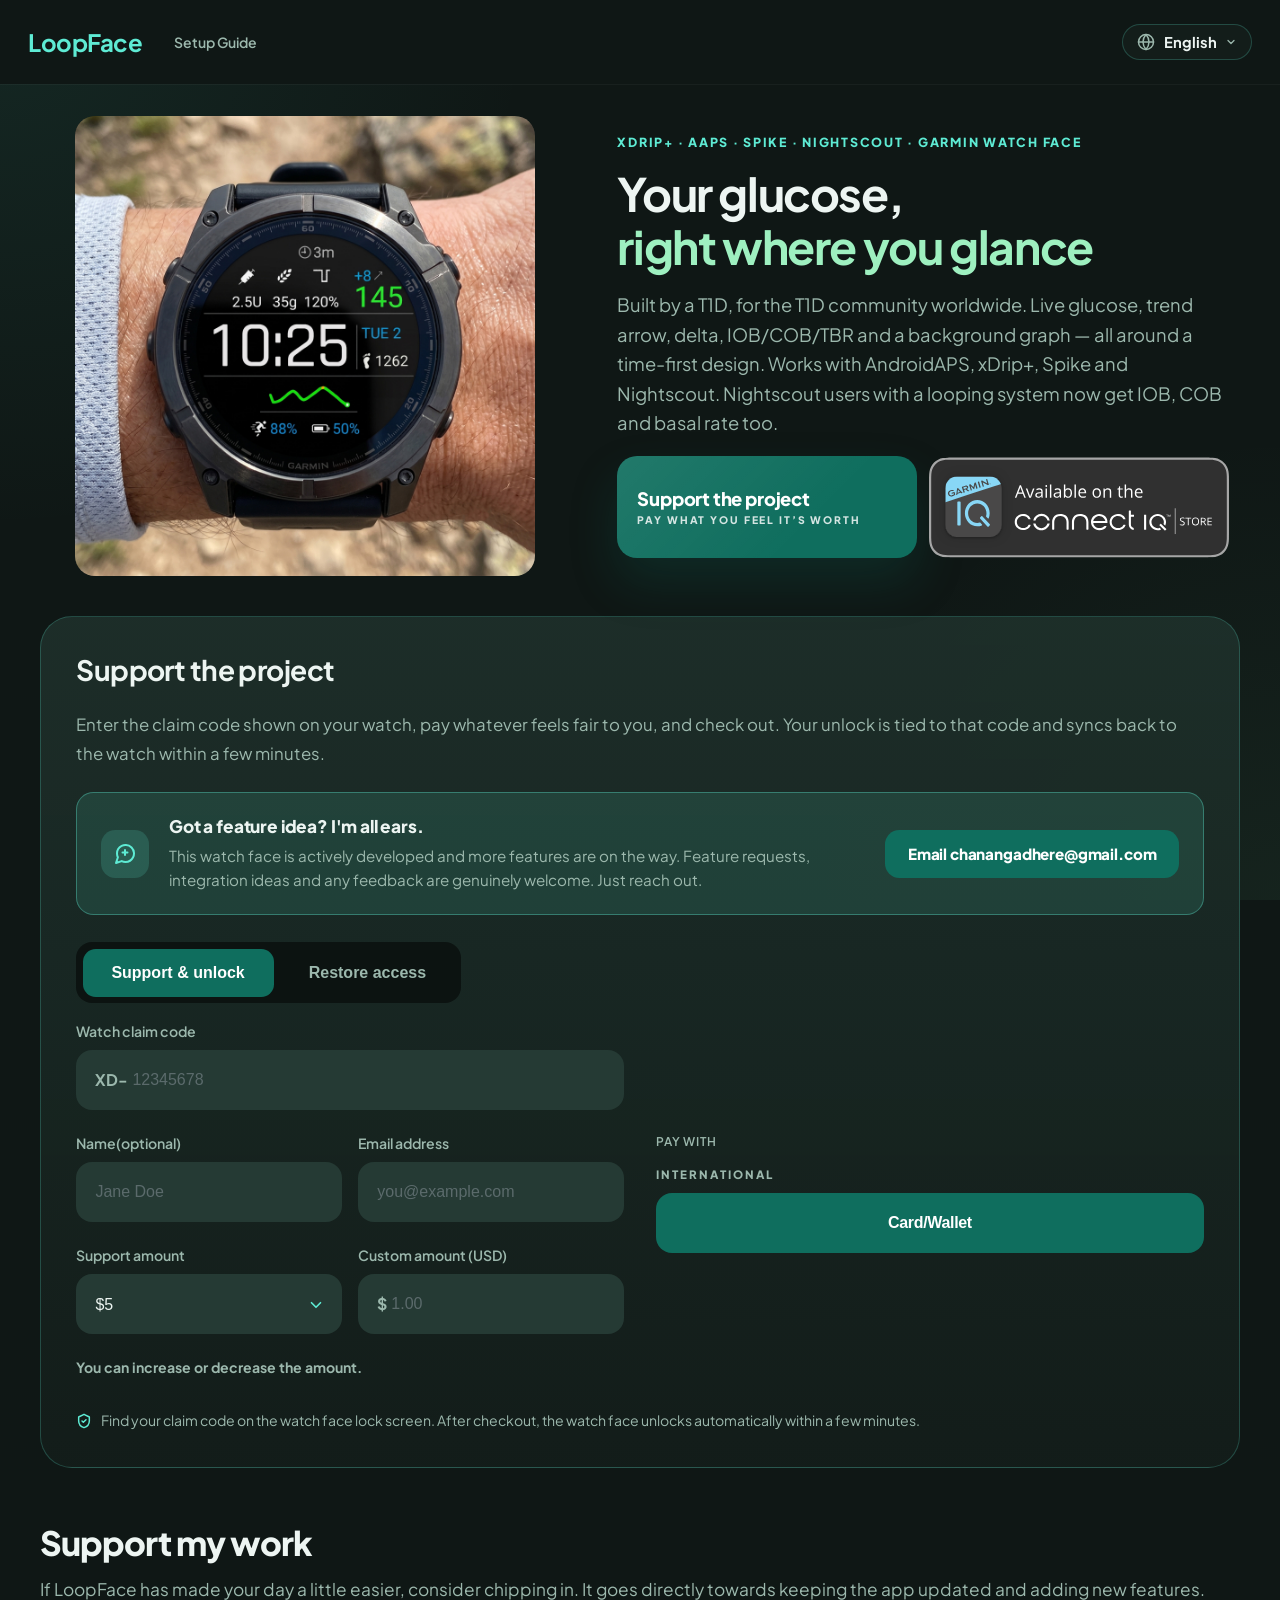
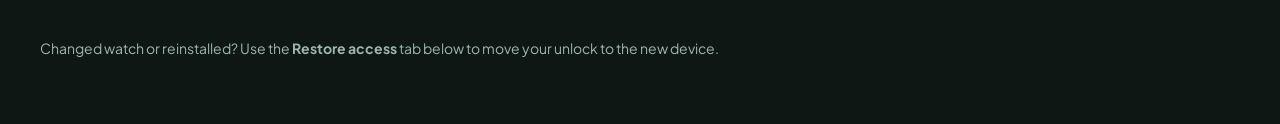
==== commit b0121864: "Update index.html" ====
--- a/index.html
+++ b/index.html
@@ -188,9 +188,11 @@
             <div class="payment-group" id="payment-group-intl">
               <p class="hint-copy">International</p>
               <div class="payment-group__buttons">
+                <!-- International Razorpay + PayPal disabled — international uses Dodo only.
                 <button type="button" id="razorpay-intl-button" class="pay-button pay-button--razorpay">Card or Wallet</button>
-                <button type="button" id="dodo-button" class="pay-button pay-button--dodo">Other Payment Methods</button>
                 <button type="submit" form="unlock-form" class="pay-button pay-button--paypal">PayPal</button>
+                -->
+                <button type="button" id="dodo-button" class="pay-button pay-button--dodo">Card/Wallet</button>
               </div>
             </div>
             <div class="payment-group" id="payment-group-india">
@@ -412,11 +414,13 @@
 
     document.getElementById("unlock-form").addEventListener("submit", async (event) => {
       event.preventDefault();
-      await beginCheckout("paypal");
-    });
-    document.getElementById("razorpay-intl-button").addEventListener("click", async () => {
-      await beginCheckout("razorpay", "USD");
-    });
+      if (isIndia) { await beginCheckout("razorpay", "INR"); }
+      else { await beginCheckout("dodo"); }
+    });
+    // International Razorpay disabled — international uses Dodo only.
+    // document.getElementById("razorpay-intl-button").addEventListener("click", async () => {
+    //   await beginCheckout("razorpay", "USD");
+    // });
     document.getElementById("razorpay-inr-button").addEventListener("click", async () => {
       await beginCheckout("razorpay", "INR");
     });
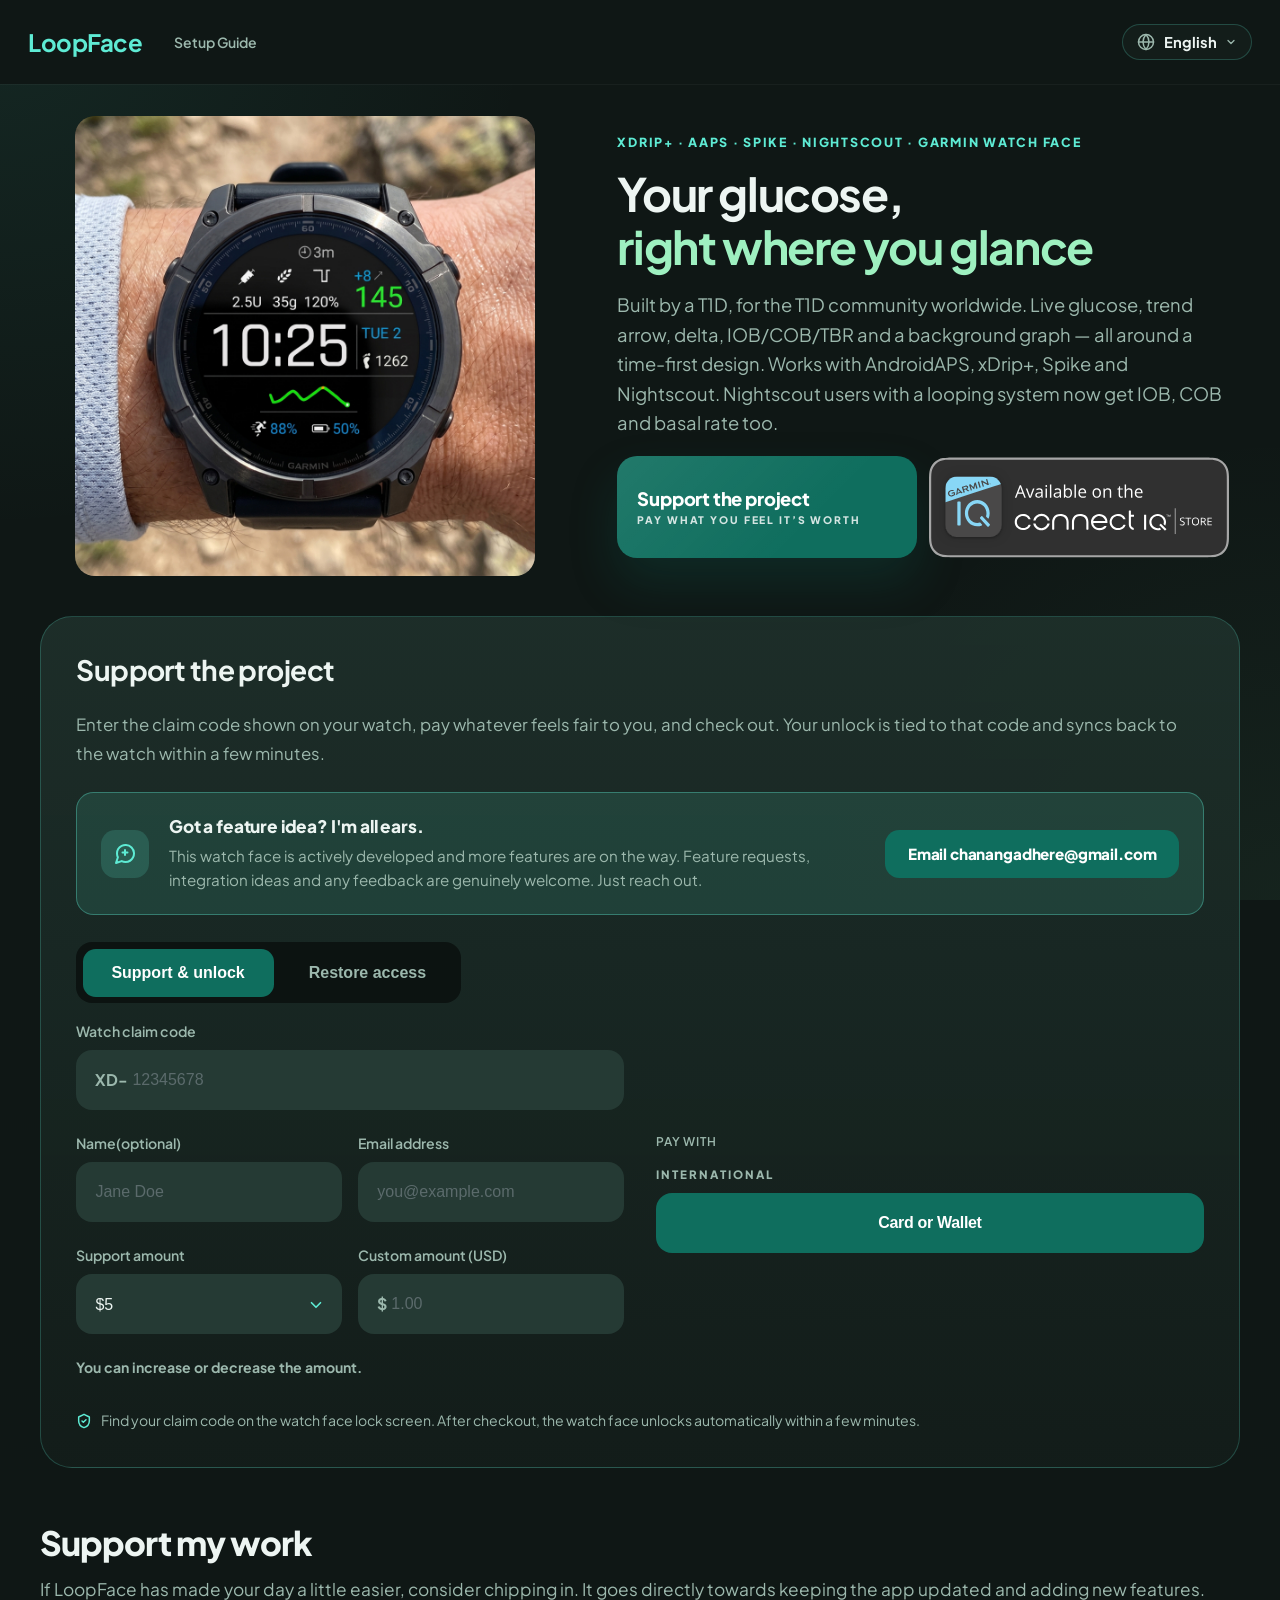
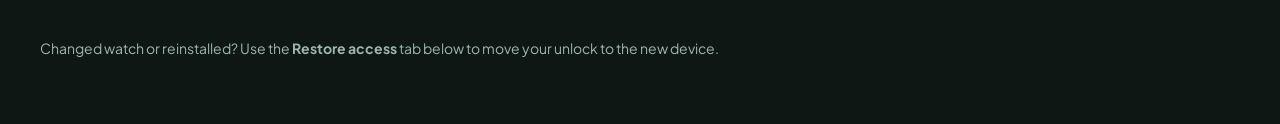
==== commit 57598632: "Update index.html" ====
--- a/index.html
+++ b/index.html
@@ -192,7 +192,7 @@
                 <button type="button" id="razorpay-intl-button" class="pay-button pay-button--razorpay">Card or Wallet</button>
                 <button type="submit" form="unlock-form" class="pay-button pay-button--paypal">PayPal</button>
                 -->
-                <button type="button" id="dodo-button" class="pay-button pay-button--dodo">Card/Wallet</button>
+                <button type="button" id="dodo-button" class="pay-button pay-button--dodo">Card or Wallet</button>
               </div>
             </div>
             <div class="payment-group" id="payment-group-india">
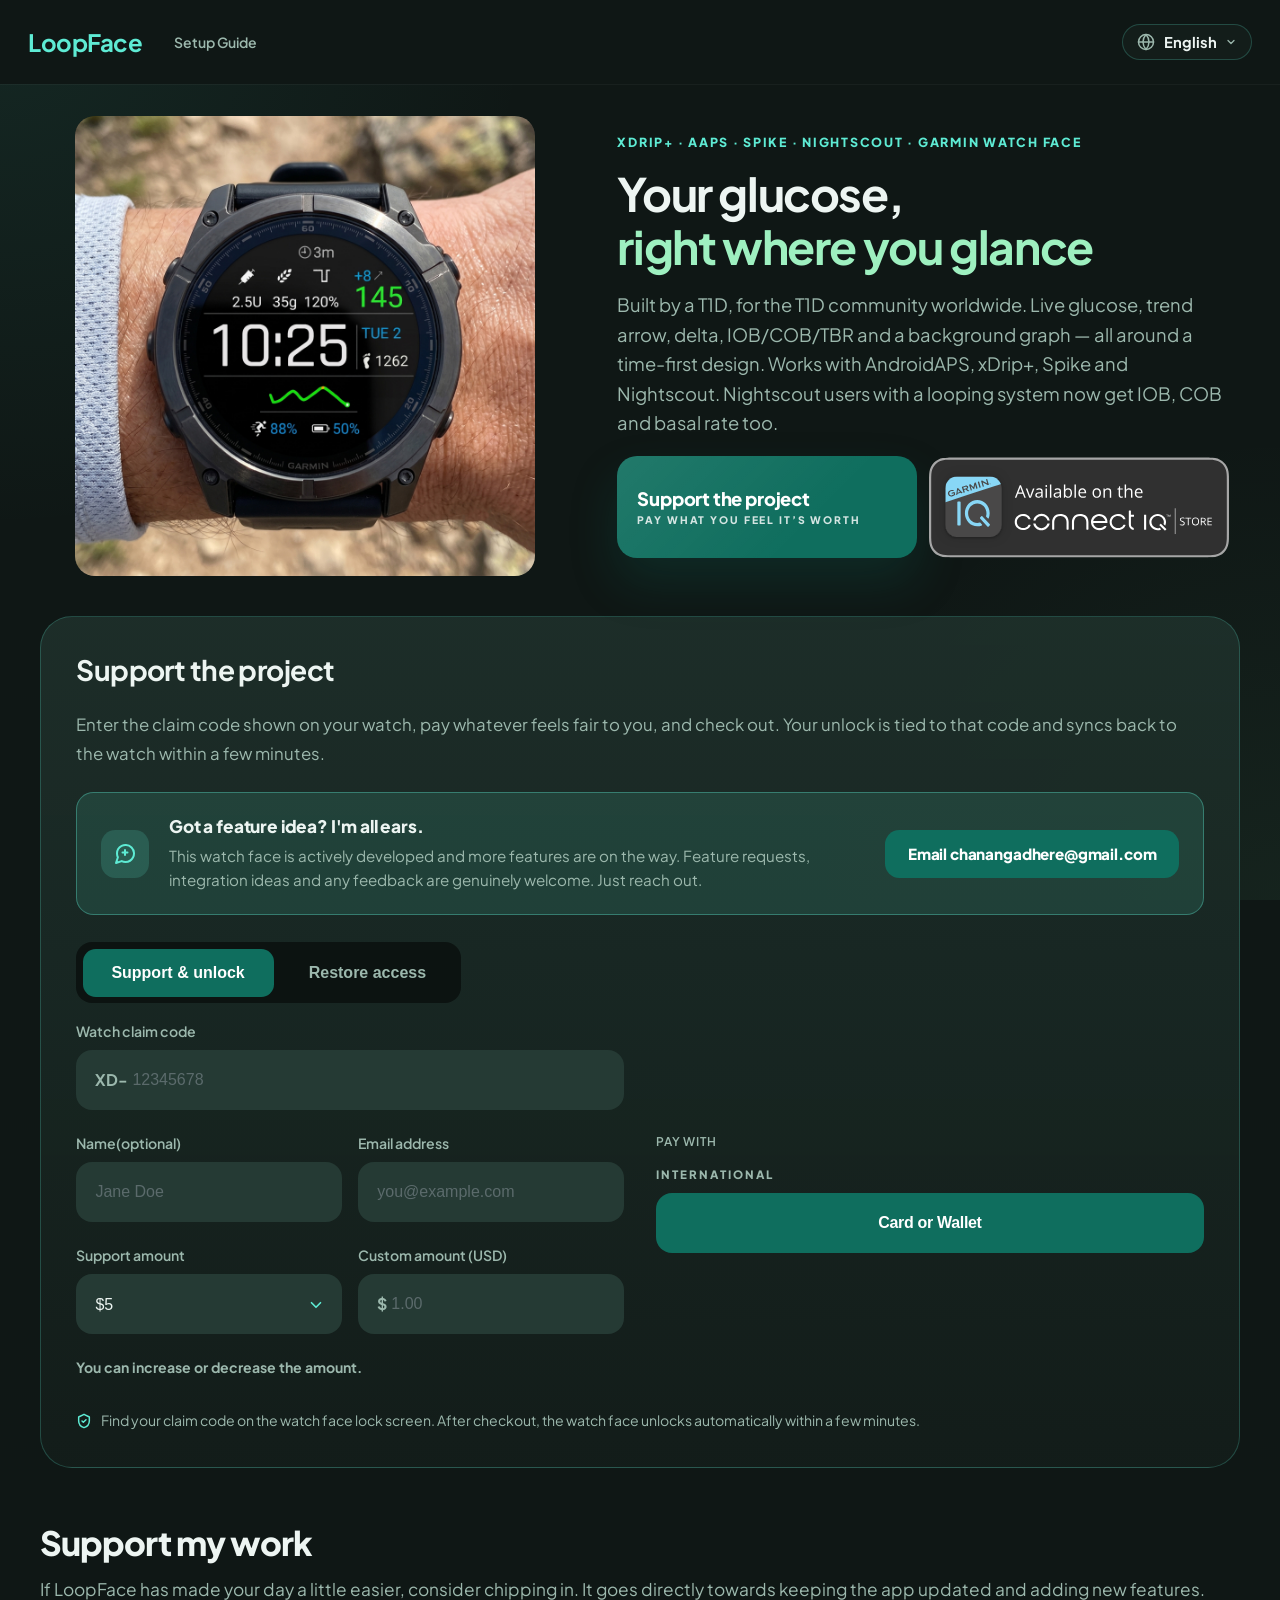
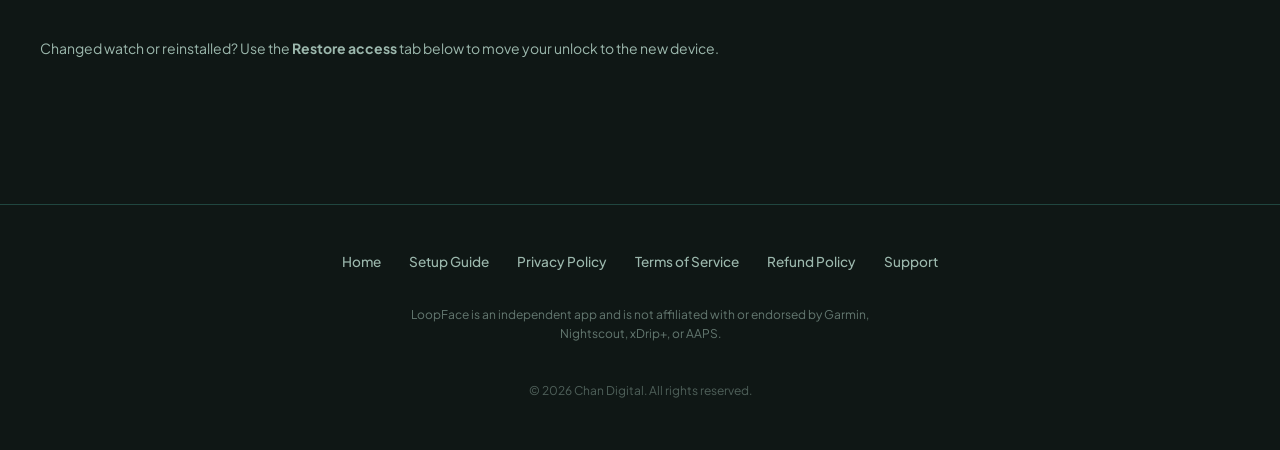
==== commit 9c7bf12e: "update" ====
--- a/index.html
+++ b/index.html
@@ -255,6 +255,19 @@
       <p class="section-lede" style="margin-top:1rem;font-size:.875rem">Changed watch or reinstalled? Use the <strong>Restore access</strong> tab below to move your unlock to the new device.</p>
     </section>
   </main>
+
+  <footer class="site-footer">
+    <nav class="site-footer__links">
+      <a href="./">Home</a>
+      <a href="./docs/">Setup Guide</a>
+      <a href="./privacy/">Privacy Policy</a>
+      <a href="./terms/">Terms of Service</a>
+      <a href="./refund/">Refund Policy</a>
+      <a href="mailto:contact@chandigital.in">Support</a>
+    </nav>
+    <p class="site-footer__legal">LoopFace is an independent app and is not affiliated with or endorsed by Garmin, Nightscout, xDrip+, or AAPS.</p>
+    <p class="site-footer__copy">© 2026 Chan Digital. All rights reserved.</p>
+  </footer>
 
   <script src="./app.js"></script>
   <script src="./i18n.js"></script>
--- a/styles.css
+++ b/styles.css
@@ -2149,3 +2149,65 @@
         justify-content: center;
     }
 }
+
+.site-footer {
+    margin-top: 5rem;
+    border-top: 1px solid var(--outline);
+    padding: 2.5rem 1.5rem;
+    display: flex;
+    flex-direction: column;
+    align-items: center;
+    gap: 1rem;
+    text-align: center;
+}
+
+.site-footer__links {
+    display: flex;
+    flex-wrap: wrap;
+    justify-content: center;
+    gap: 0.25rem 0.25rem;
+}
+
+.site-footer__links a {
+    color: var(--muted);
+    font-size: 0.85rem;
+    font-weight: 500;
+    text-decoration: none;
+    padding: 0.45rem 0.75rem;
+    border-radius: 999px;
+    transition: color 140ms ease, background 140ms ease;
+}
+
+.site-footer__links a:hover {
+    color: var(--primary);
+    background: var(--surface-low);
+}
+
+.site-footer__legal {
+    color: var(--muted);
+    font-size: 0.75rem;
+    opacity: 0.6;
+    line-height: 1.6;
+    max-width: 480px;
+    padding: 0 0.5rem;
+}
+
+.site-footer__copy {
+    color: var(--muted);
+    font-size: 0.75rem;
+    opacity: 0.45;
+}
+
+@media (max-width: 480px) {
+    .site-footer {
+        padding: 2rem 1rem;
+        gap: 0.85rem;
+    }
+    .site-footer__links {
+        gap: 0.15rem;
+    }
+    .site-footer__links a {
+        font-size: 0.82rem;
+        padding: 0.4rem 0.65rem;
+    }
+}
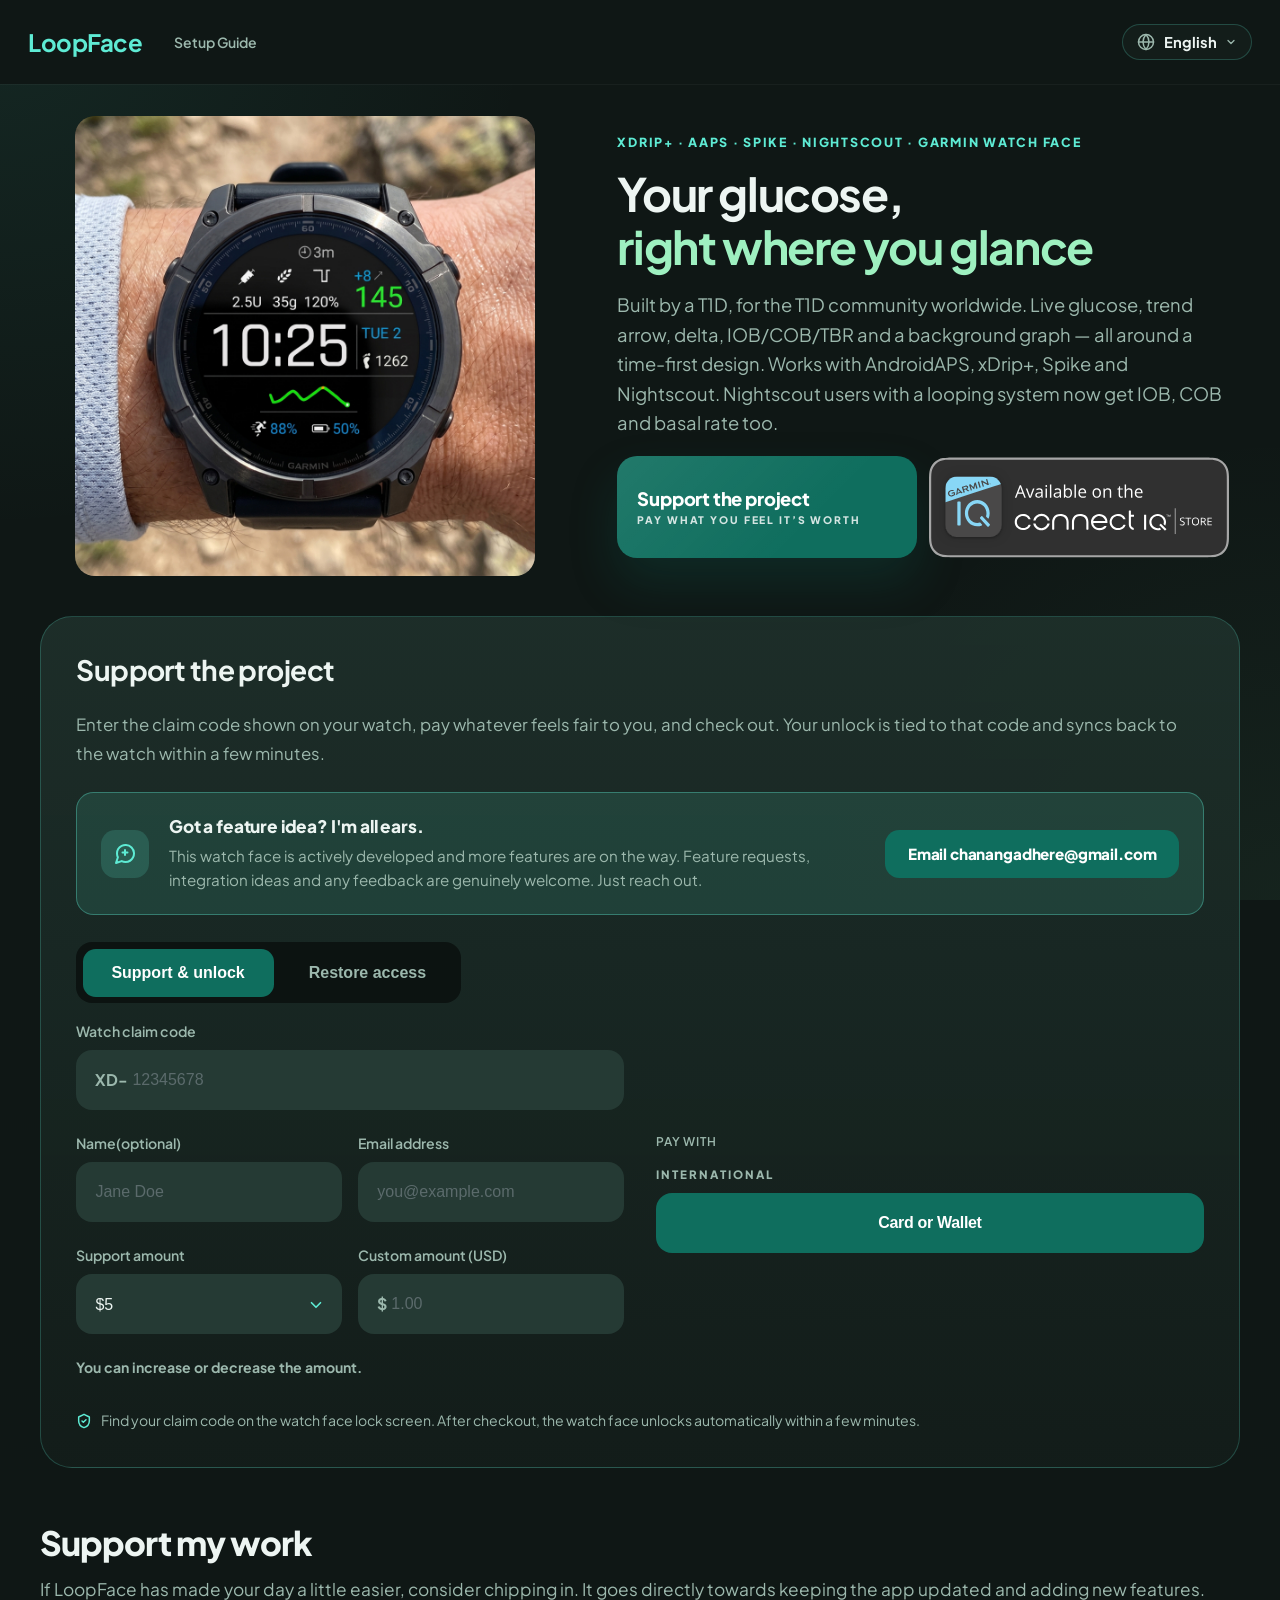
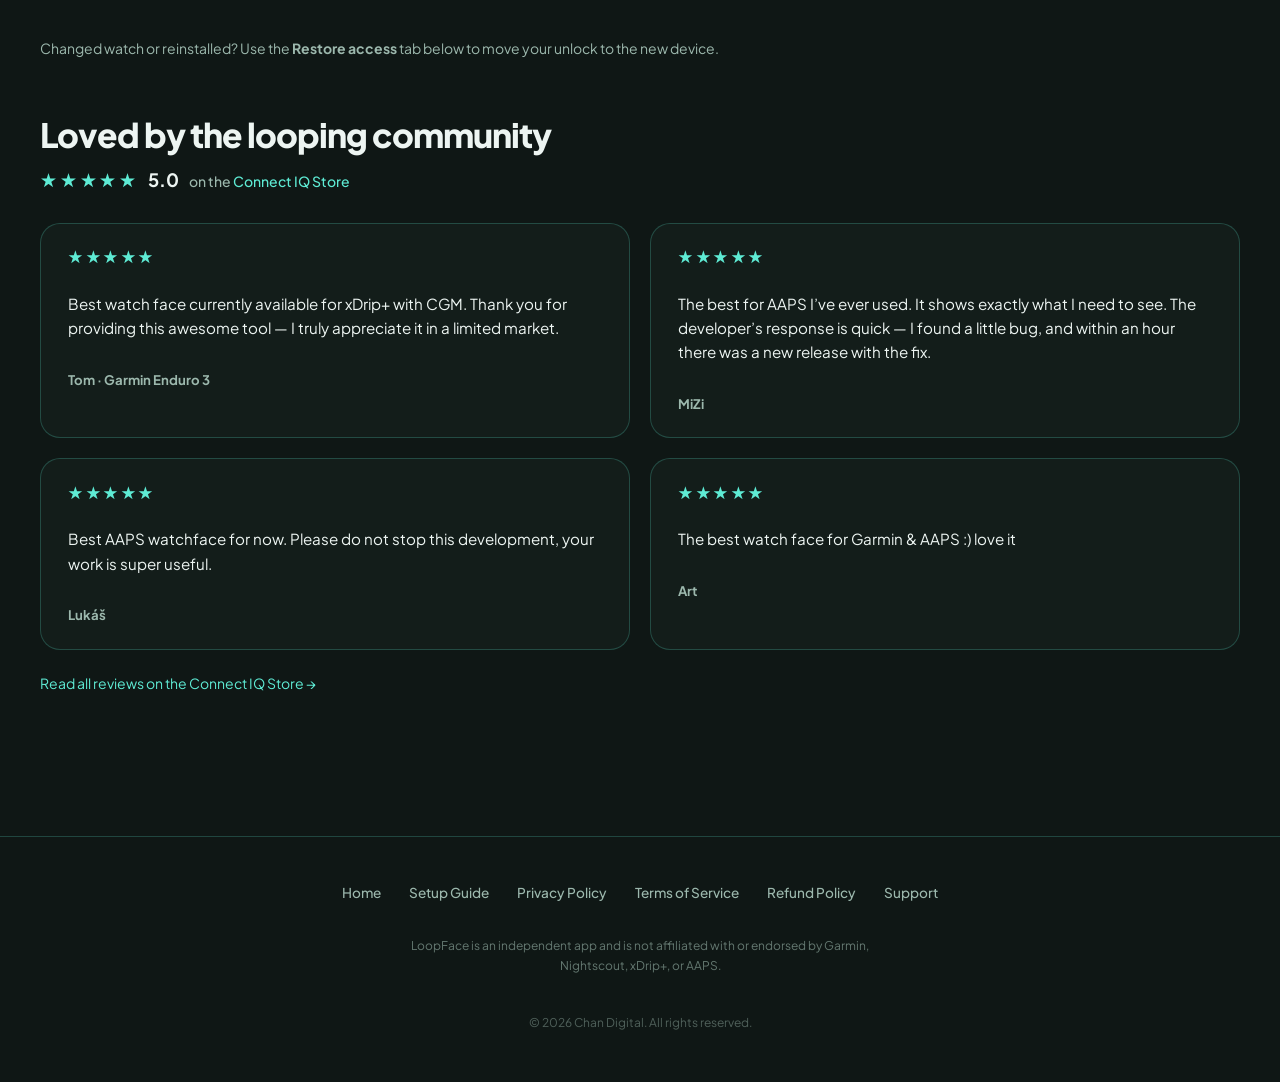
==== commit 7c8866aa: "Add Connect IQ ratings and reviews section to landing page 5.0-star badge linking to the store page " ====
--- a/index.html
+++ b/index.html
@@ -253,6 +253,40 @@
         </p>
       </div>
       <p class="section-lede" style="margin-top:1rem;font-size:.875rem">Changed watch or reinstalled? Use the <strong>Restore access</strong> tab below to move your unlock to the new device.</p>
+    </section>
+
+    <section class="reviews" aria-labelledby="reviews-title">
+      <div class="section-head">
+        <h2 class="section-title" id="reviews-title">Loved by the looping community</h2>
+        <p class="reviews__rating" aria-label="Rated 5.0 out of 5 on the Connect IQ Store">
+          <span class="reviews__stars" aria-hidden="true">★★★★★</span>
+          <span class="reviews__score">5.0</span>
+          <span class="reviews__meta">on the <a href="https://apps.garmin.com/apps/df1d472a-ffc8-4890-8820-12cee16da2db" target="_blank" rel="noreferrer">Connect&nbsp;IQ&nbsp;Store</a></span>
+        </p>
+      </div>
+      <div class="reviews__grid">
+        <figure class="review-card">
+          <p class="review-card__stars" aria-hidden="true">★★★★★</p>
+          <blockquote class="review-card__text">Best watch face currently available for xDrip+ with CGM. Thank you for providing this awesome tool — I truly appreciate it in a limited market.</blockquote>
+          <figcaption class="review-card__author">Tom · Garmin Enduro 3</figcaption>
+        </figure>
+        <figure class="review-card">
+          <p class="review-card__stars" aria-hidden="true">★★★★★</p>
+          <blockquote class="review-card__text">The best for AAPS I’ve ever used. It shows exactly what I need to see. The developer’s response is quick — I found a little bug, and within an hour there was a new release with the fix.</blockquote>
+          <figcaption class="review-card__author">MiZi</figcaption>
+        </figure>
+        <figure class="review-card">
+          <p class="review-card__stars" aria-hidden="true">★★★★★</p>
+          <blockquote class="review-card__text">Best AAPS watchface for now. Please do not stop this development, your work is super useful.</blockquote>
+          <figcaption class="review-card__author">Lukáš</figcaption>
+        </figure>
+        <figure class="review-card">
+          <p class="review-card__stars" aria-hidden="true">★★★★★</p>
+          <blockquote class="review-card__text">The best watch face for Garmin &amp; AAPS :) love it</blockquote>
+          <figcaption class="review-card__author">Art</figcaption>
+        </figure>
+      </div>
+      <p class="reviews__all"><a href="https://apps.garmin.com/apps/df1d472a-ffc8-4890-8820-12cee16da2db" target="_blank" rel="noreferrer">Read all reviews on the Connect IQ Store →</a></p>
     </section>
   </main>
 
--- a/styles.css
+++ b/styles.css
@@ -2211,3 +2211,84 @@
         padding: 0.4rem 0.65rem;
     }
 }
+
+/* ─── Connect IQ reviews ─────────────────────────────────────────────── */
+.reviews {
+    margin: 3.5rem 0 0;
+}
+.reviews .section-head {
+    max-width: none;
+}
+.reviews__rating {
+    display: flex;
+    align-items: baseline;
+    gap: 0.6rem;
+    margin: 0.75rem 0 0;
+    font-weight: 700;
+    color: var(--ink);
+}
+.reviews__stars {
+    color: var(--accent);
+    letter-spacing: 0.15em;
+    font-size: 1.15rem;
+}
+.reviews__score {
+    font-size: 1.15rem;
+}
+.reviews__meta {
+    font-weight: 500;
+    font-size: 0.875rem;
+    color: var(--muted);
+}
+.reviews__meta a {
+    color: var(--accent);
+    text-decoration: none;
+}
+.reviews__meta a:hover {
+    text-decoration: underline;
+}
+.reviews__grid {
+    display: grid;
+    grid-template-columns: repeat(2, 1fr);
+    gap: 1.25rem;
+    margin-top: 1.5rem;
+}
+.review-card {
+    margin: 0;
+    padding: 1.6rem 1.7rem;
+    background: var(--surface-low);
+    border: 1px solid var(--outline);
+    border-radius: 1.25rem;
+}
+.review-card__stars {
+    margin: 0 0 0.6rem;
+    color: var(--accent);
+    letter-spacing: 0.15em;
+}
+.review-card__text {
+    margin: 0;
+    font-size: 0.95rem;
+    line-height: 1.6;
+    color: var(--ink);
+}
+.review-card__author {
+    margin-top: 0.9rem;
+    font-size: 0.825rem;
+    color: var(--muted);
+}
+.reviews__all {
+    margin: 1.5rem 0 0;
+    font-size: 0.875rem;
+}
+.reviews__all a {
+    color: var(--accent);
+    text-decoration: none;
+}
+.reviews__all a:hover {
+    text-decoration: underline;
+}
+@media (max-width: 720px) {
+    .reviews__grid {
+        grid-template-columns: 1fr;
+    }
+}
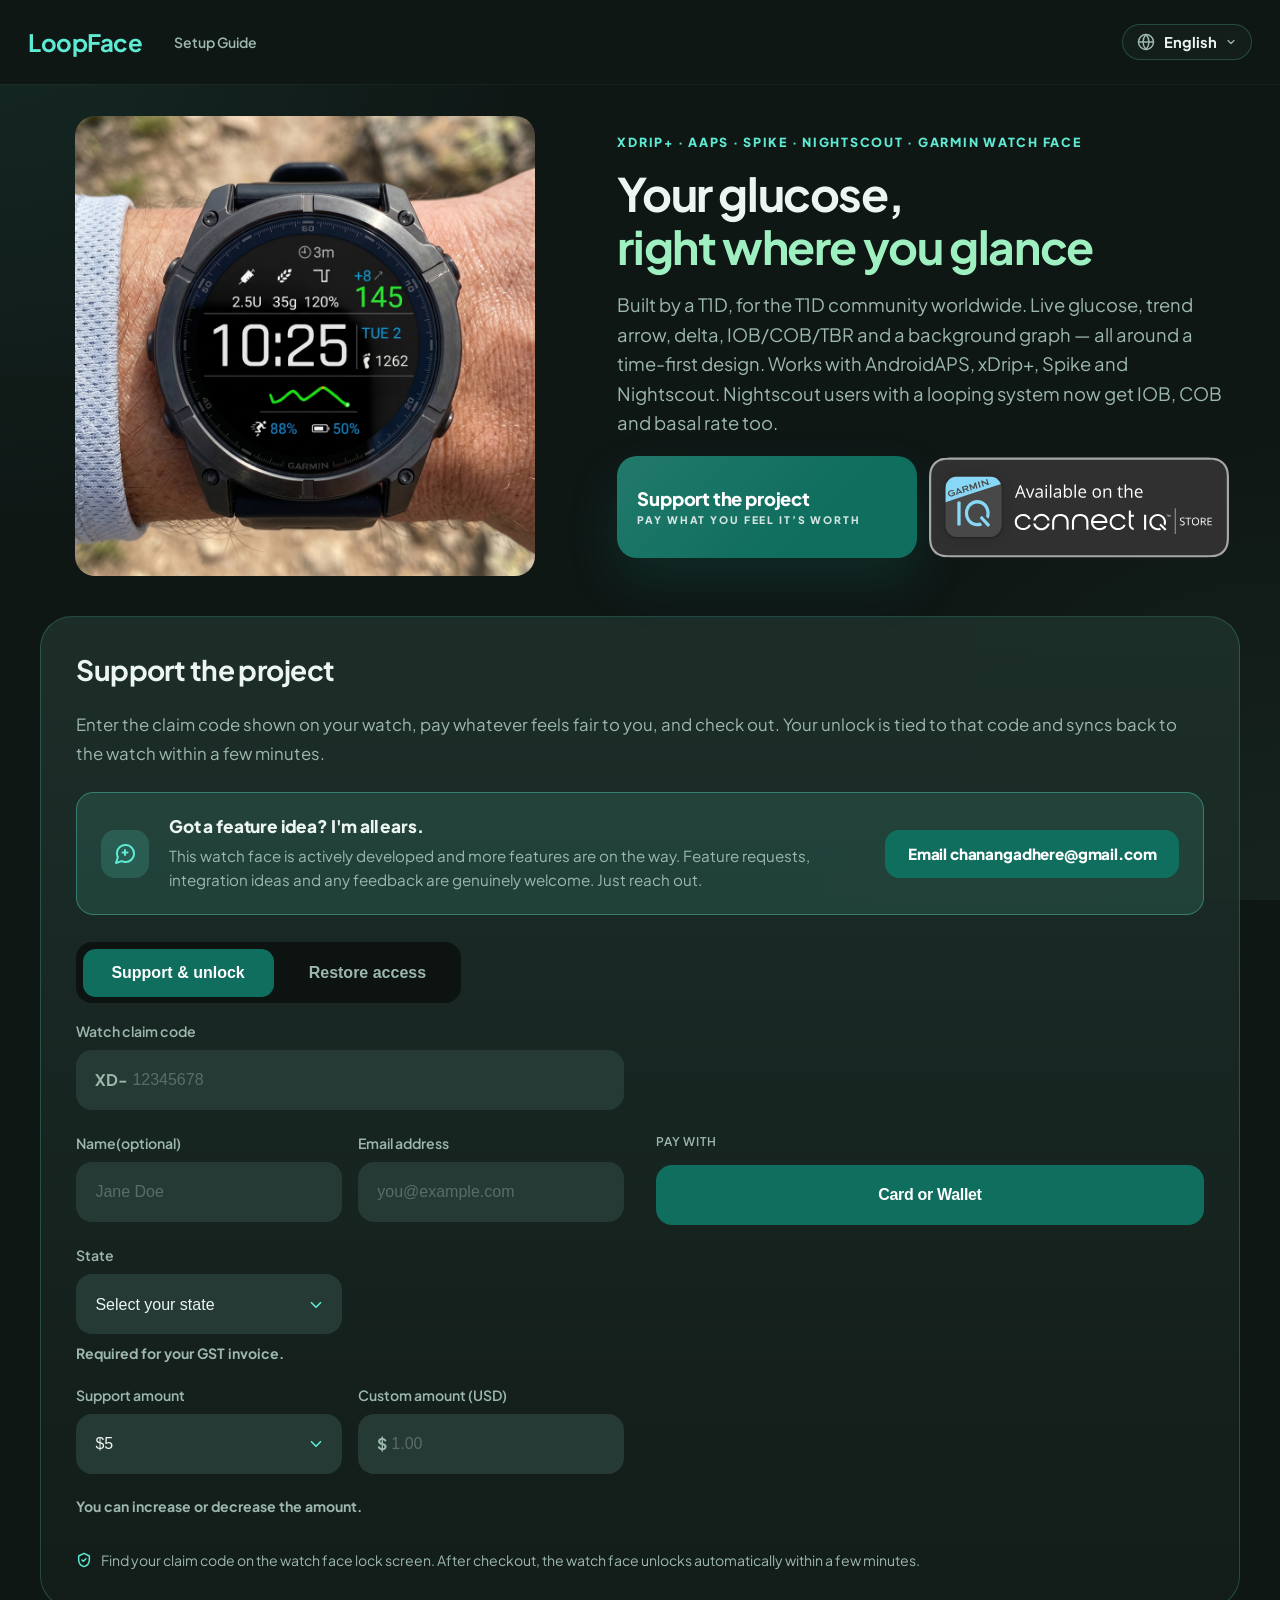
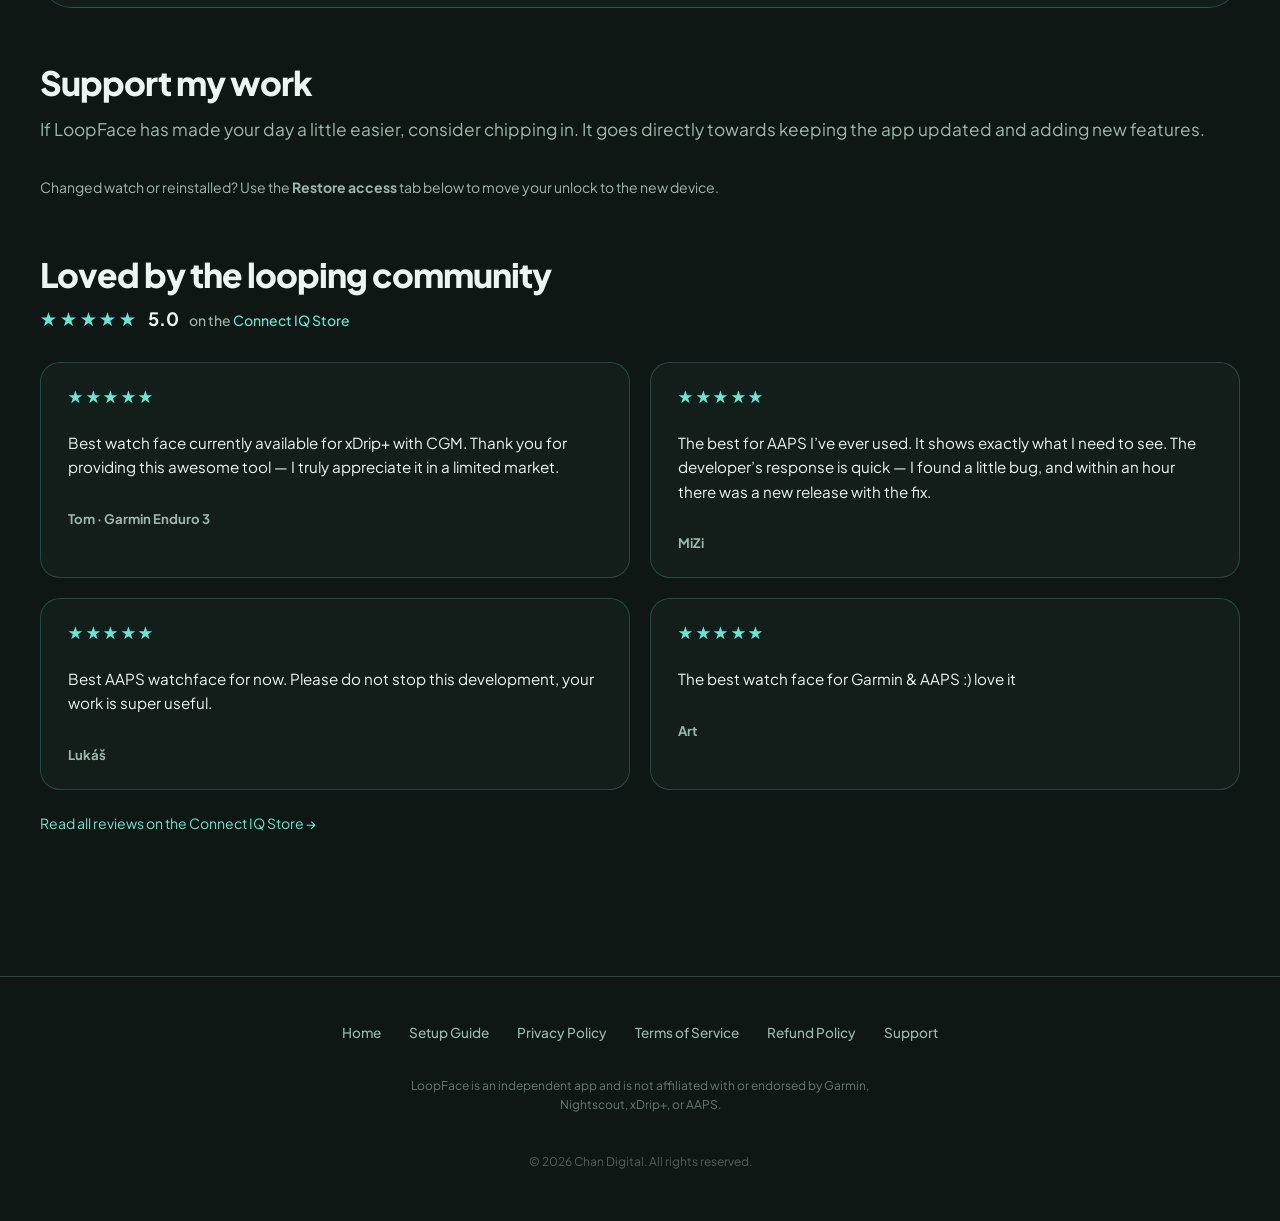
==== commit ffe9a3e8: "Collect state for India checkout; drop redundant payment labels A GST invoice needs the buyer's stat" ====
--- a/index.html
+++ b/index.html
@@ -34,11 +34,18 @@
   {
     "@context": "https://schema.org",
     "@type": "SoftwareApplication",
-    "name": "XDrip+/AAPS Watch Face",
+    "name": "LoopFace",
+    "alternateName": "XDrip+/AAPS Watch Face",
     "applicationCategory": "HealthApplication",
     "operatingSystem": "Garmin Connect IQ",
     "url": "https://loopface.app/",
     "description": "A Garmin watch face for AndroidAPS, xDrip+, Spike and Nightscout users: live glucose, trend, IOB/COB/TBR and a background graph.",
+    "aggregateRating": {
+      "@type": "AggregateRating",
+      "ratingValue": "5.0",
+      "bestRating": "5",
+      "ratingCount": "22"
+    },
     "offers": {
       "@type": "Offer",
       "price": "1.00",
@@ -159,6 +166,54 @@
                 <input id="unlock-email" name="email" type="email" required placeholder="you@example.com">
               </div>
             </div>
+            <!-- Place of supply. Shown only for India, where it decides whether
+                 the GST invoice carries CGST+SGST or IGST. -->
+            <div class="form-row" id="unlock-state-row" hidden>
+              <div class="field">
+                <label for="unlock-state">State</label>
+                <select id="unlock-state" name="state">
+                  <option value="">Select your state</option>
+                  <option value="37">Andhra Pradesh</option>
+                  <option value="35">Andaman and Nicobar Islands</option>
+                  <option value="12">Arunachal Pradesh</option>
+                  <option value="18">Assam</option>
+                  <option value="10">Bihar</option>
+                  <option value="04">Chandigarh</option>
+                  <option value="22">Chhattisgarh</option>
+                  <option value="26">Dadra and Nagar Haveli and Daman and Diu</option>
+                  <option value="07">Delhi</option>
+                  <option value="30">Goa</option>
+                  <option value="24">Gujarat</option>
+                  <option value="06">Haryana</option>
+                  <option value="02">Himachal Pradesh</option>
+                  <option value="01">Jammu and Kashmir</option>
+                  <option value="20">Jharkhand</option>
+                  <option value="29">Karnataka</option>
+                  <option value="32">Kerala</option>
+                  <option value="38">Ladakh</option>
+                  <option value="31">Lakshadweep</option>
+                  <option value="23">Madhya Pradesh</option>
+                  <option value="27">Maharashtra</option>
+                  <option value="14">Manipur</option>
+                  <option value="17">Meghalaya</option>
+                  <option value="15">Mizoram</option>
+                  <option value="13">Nagaland</option>
+                  <option value="21">Odisha</option>
+                  <option value="34">Puducherry</option>
+                  <option value="03">Punjab</option>
+                  <option value="08">Rajasthan</option>
+                  <option value="11">Sikkim</option>
+                  <option value="33">Tamil Nadu</option>
+                  <option value="36">Telangana</option>
+                  <option value="16">Tripura</option>
+                  <option value="09">Uttar Pradesh</option>
+                  <option value="05">Uttarakhand</option>
+                  <option value="19">West Bengal</option>
+                  <option value="97">Other Territory</option>
+                </select>
+                <p class="hint-copy">Required for your GST invoice.</p>
+              </div>
+            </div>
             <div class="form-row">
               <div class="field">
                 <label for="unlock-amount-select">Support amount</label>
@@ -186,7 +241,6 @@
           <div class="payment-stack">
             <p class="payment-method-label">Pay with</p>
             <div class="payment-group" id="payment-group-intl">
-              <p class="hint-copy">International</p>
               <div class="payment-group__buttons">
                 <!-- International Razorpay + PayPal disabled — international uses Dodo only.
                 <button type="button" id="razorpay-intl-button" class="pay-button pay-button--razorpay">Card or Wallet</button>
@@ -196,7 +250,6 @@
               </div>
             </div>
             <div class="payment-group" id="payment-group-india">
-              <p class="hint-copy">India</p>
               <div class="payment-group__buttons">
                 <button type="button" id="razorpay-inr-button" class="pay-button pay-button--razorpay">Pay with Razorpay</button>
               </div>
@@ -408,6 +461,13 @@
         setPanelStatus(unlockStatus, "Enter your email first.", "warn");
         return;
       }
+      // Place of supply — decides CGST+SGST vs IGST on the GST invoice, so it
+      // is required for INR checkouts only.
+      const stateCode = (document.getElementById("unlock-state") || {}).value || "";
+      if (provider === "razorpay" && (currency || "USD") === "INR" && !stateCode) {
+        setPanelStatus(unlockStatus, "Select your state — it's required on your GST invoice.", "warn");
+        return;
+      }
       if (!Number.isFinite(amount) || amount < MIN_AMOUNT_USD) {
         setPanelStatus(unlockStatus, `Enter an amount of at least $${MIN_AMOUNT_USD.toFixed(2)}.`, "warn");
         return;
@@ -424,7 +484,7 @@
           }
         } else if (provider === "razorpay") {
           setPanelStatus(unlockStatus, "Creating Razorpay checkout\u2026");
-          const data = await postJson("/api/razorpay/create-link", { claimCode, email, name, amount: amount.toFixed(2), currency: currency || "USD" });
+          const data = await postJson("/api/razorpay/create-link", { claimCode, email, name, amount: amount.toFixed(2), currency: currency || "USD", stateCode });
           if (data && data.shortUrl) {
             window.location.href = data.shortUrl;
             return;
@@ -457,6 +517,9 @@
       document.getElementById("payment-group-india").style.display = "none";
     } else {
       document.getElementById("payment-group-intl").style.display = "none";
+      // Place of supply is only meaningful for a domestic GST invoice.
+      const stateRow = document.getElementById("unlock-state-row");
+      if (stateRow) { stateRow.hidden = false; }
     }
 
     document.getElementById("unlock-form").addEventListener("submit", async (event) => {
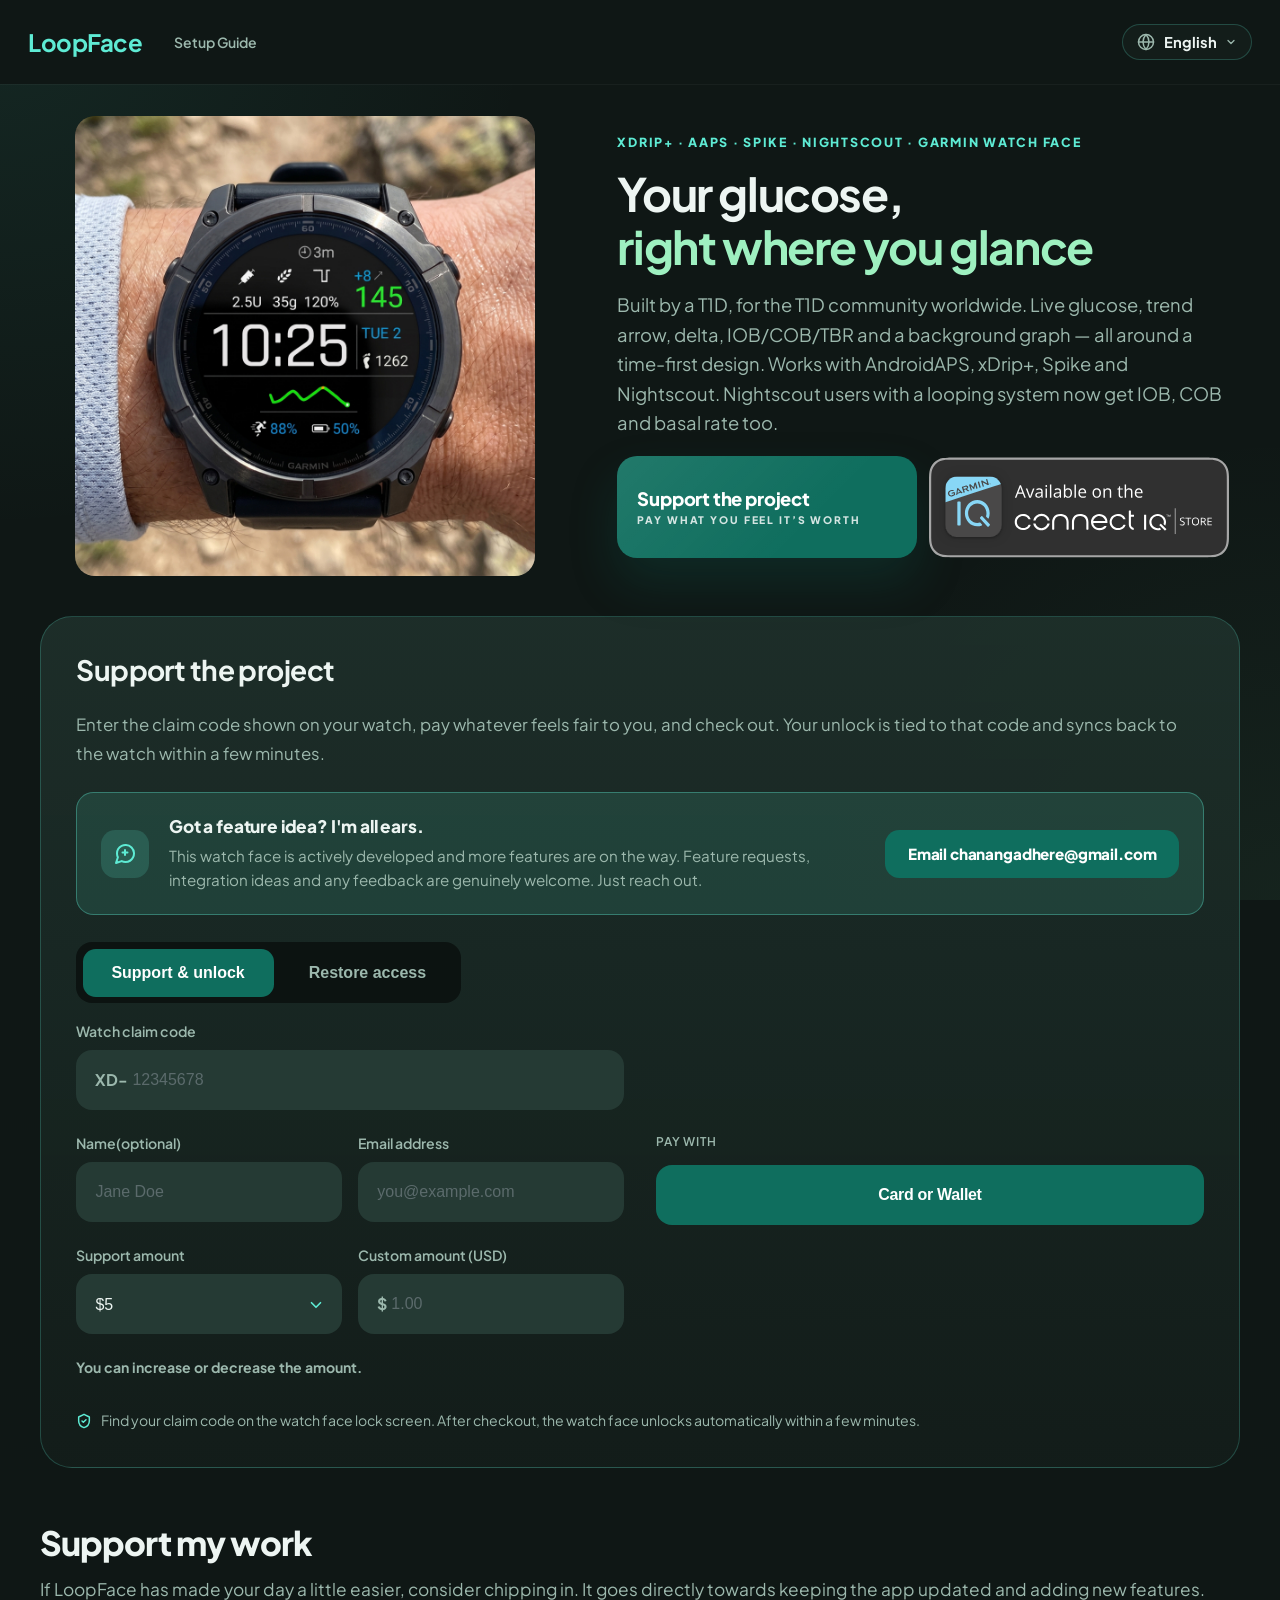
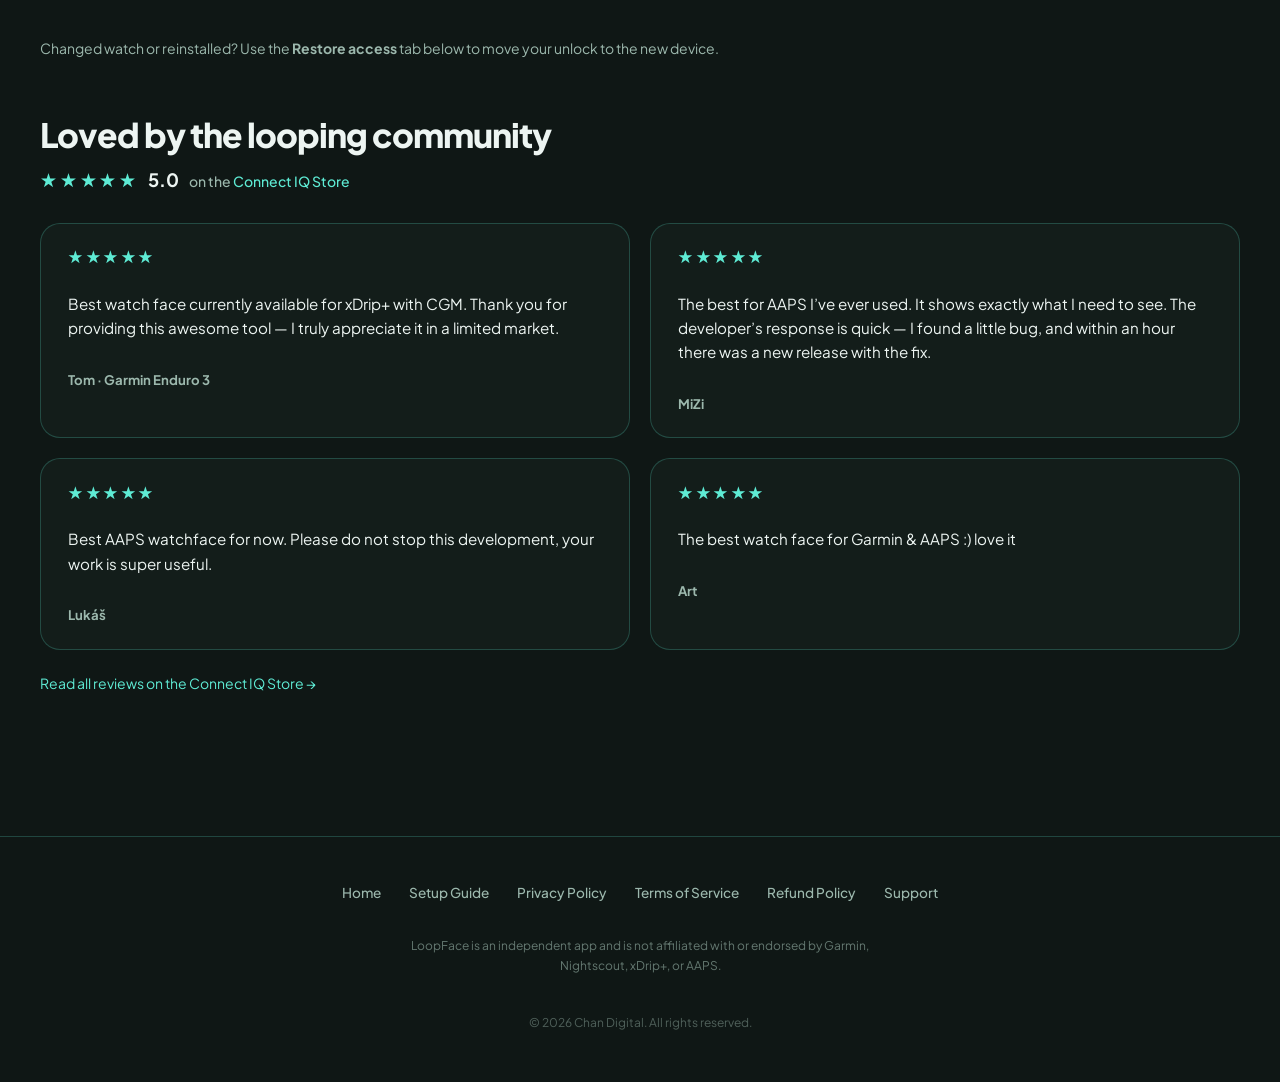
==== commit 43f7a2a8: "Actually hide the state field for non-India visitors Same bug as roxzone.app: .form-row sets display" ====
--- a/index.html
+++ b/index.html
@@ -64,7 +64,7 @@
   <link rel="preconnect" href="https://fonts.googleapis.com">
   <link rel="preconnect" href="https://fonts.gstatic.com" crossorigin>
   <link href="https://fonts.googleapis.com/css2?family=Plus+Jakarta+Sans:wght@400;500;600;700&display=swap" rel="stylesheet">
-  <link rel="stylesheet" href="./styles.css">
+  <link rel="stylesheet" href="./styles.css?v=2">
 </head>
 
 <body>
--- a/styles.css
+++ b/styles.css
@@ -1090,6 +1090,13 @@
     gap: 1rem;
 }
 
+/* The UA's [hidden] { display: none } loses to the author display:grid above,
+   so the attribute alone would not hide a .form-row. Needed by the India-only
+   state field, which starts hidden. */
+.form-row[hidden] {
+    display: none;
+}
+
 .payment-stack {
     display: grid;
     gap: 1.75rem;
